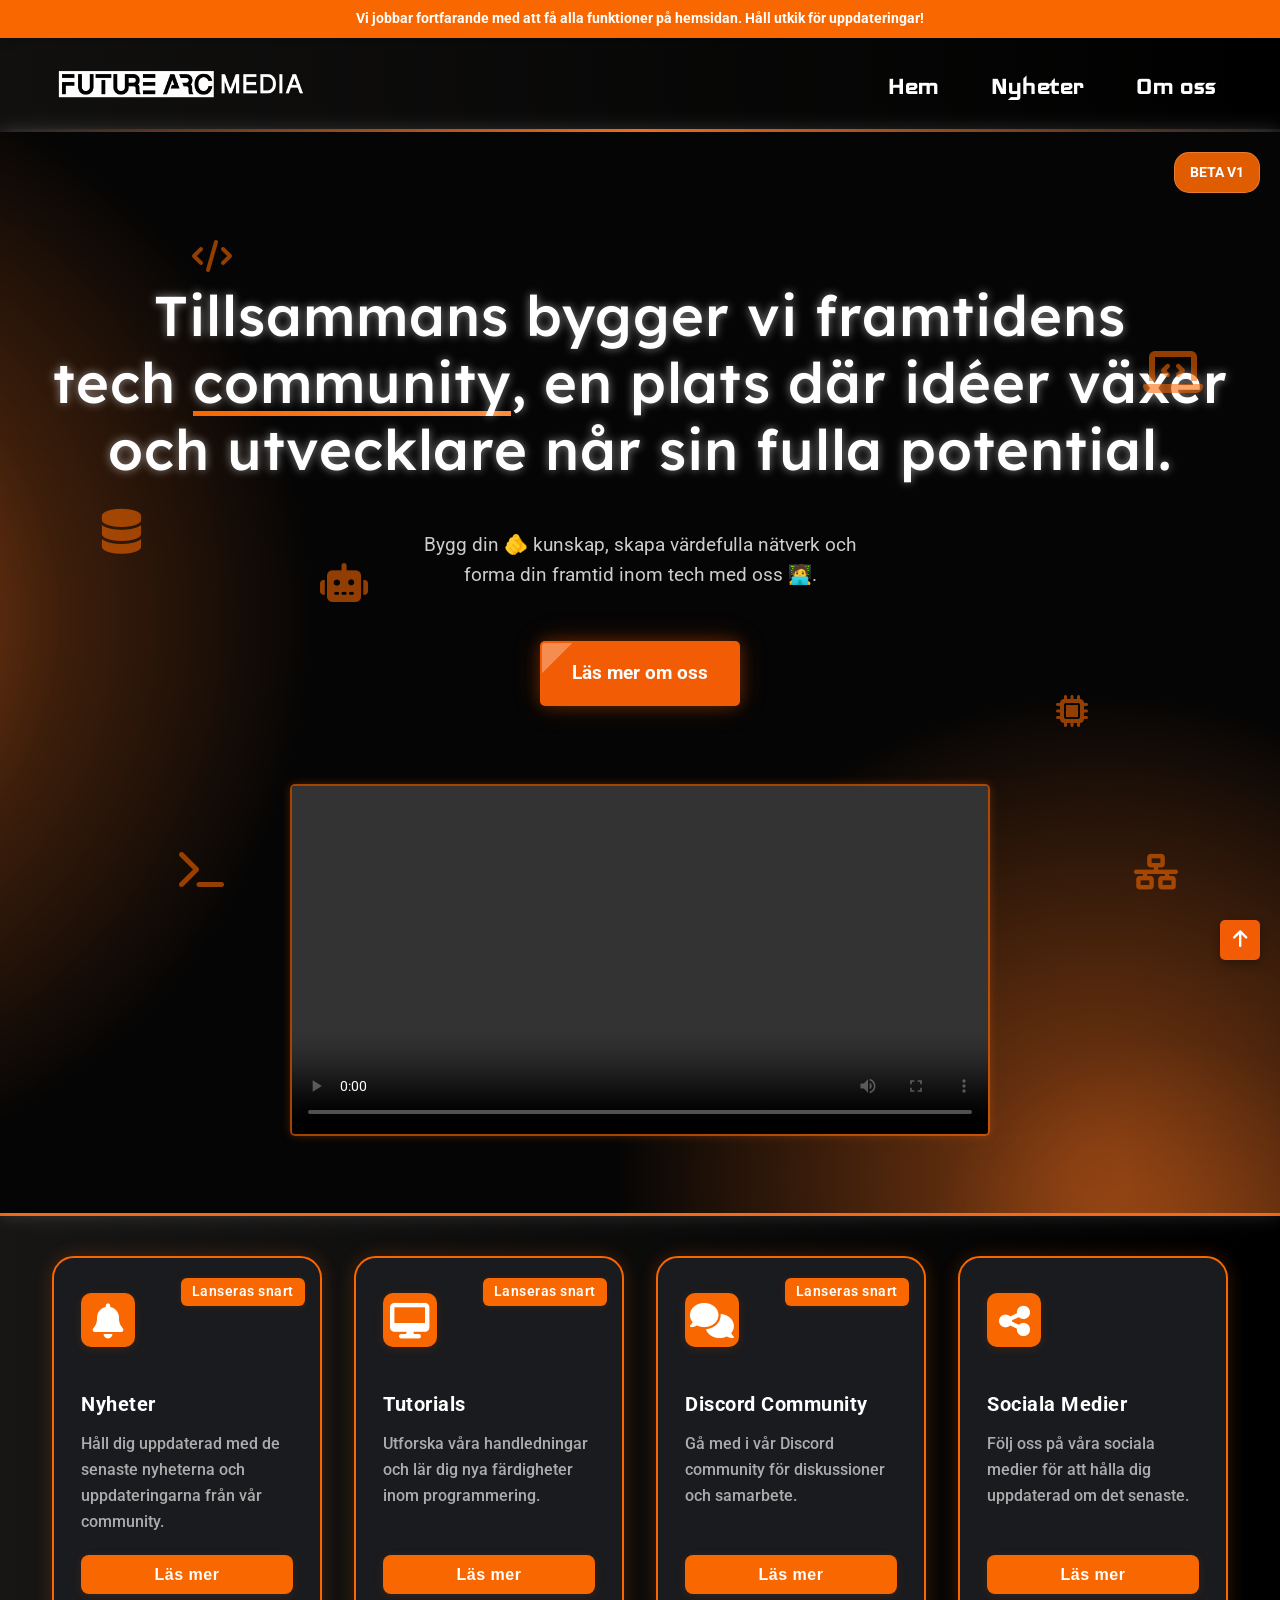
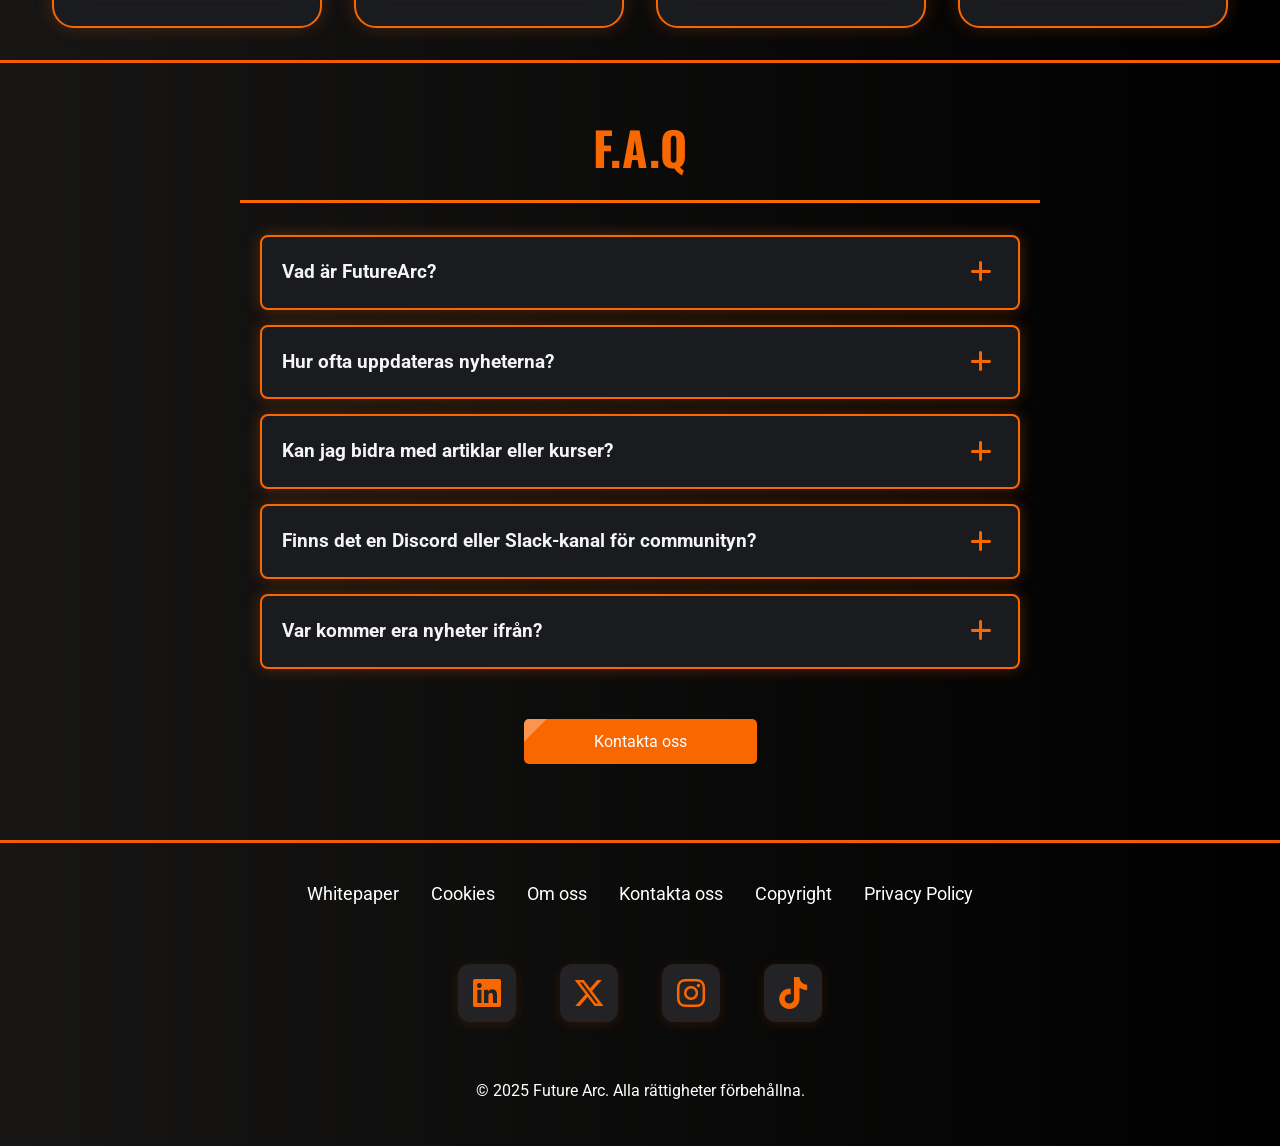
==== Futurearcsite.v3-main/index.html @ 06cec437 "changed banner icon and server.js" ====
<!DOCTYPE html>
<html lang="sv">
<head>
    <link rel="stylesheet" href="https://cdnjs.cloudflare.com/ajax/libs/font-awesome/6.5.1/css/all.min.css">
    <link rel="icon" type="Image/png" href="../assets/Images/favoicon.png" class="favicon">
    <meta charset="UTF-8">
    <meta name="viewport" content="width=device-width, initial-scale=1.0">
    <title>FutureArc main</title>
    <link rel="stylesheet" href="assets/css/style.css">
    <script src="assets/js/include.js"></script>
    <script src="assets/js/navbar.js"></script>
    <script src="assets/js/modal.js"></script>
    <script src="assets/js/faq.js"></script>
    <script src="assets/js/script.js"></script>
</head>
<body onload="includeHTML()">
    <div include-html="components/header.html"></div>
    <div class="section-divider-hero"></div>
    <div include-html="components/hero.html"></div>
    <div class="section-divider"></div>
    <div include-html="components/futures.html"></div>
    <div class="section-divider"></div>
    <div include-html="components/faq.html"></div>
    <div class="section-divider"></div>
    <button onclick="scrollToTop()" class="scroll-to-top">
        <i class="fas fa-arrow-up"></i>
        <span>Ta mig upp</span>
    </button>
    <div include-html="components/footer.html"></div>
    <script>
// JavaScript för att hantera visning och dölja knappen
window.onscroll = function() {
    var scrollPosition = document.documentElement.scrollTop || document.body.scrollTop;
    var windowHeight = window.innerHeight;
    var fullHeight = document.body.scrollHeight;
    
    var button = document.querySelector('.scroll-to-top');
    
    // Visa knappen endast när användaren är nära botten av sidan
    if (fullHeight - (scrollPosition + windowHeight) <= 1000) {
        button.style.bottom = '20px'; // Flyttar upp knappen så den är synlig
    } else {
        button.style.bottom = '-60px'; // Gömmer knappen
    }
};

function scrollToTop() {
    window.scrollTo({ top: 0, behavior: 'smooth' });
}
    </script>
    <!-- Js för att cta knappen ska scrolla till futures sectionen direkt -->
    <script src="assets/js/script.js"></script>
</body>
</html>
---- Futurearcsite.v3-main/assets/css/style.css ----
/* Först importera fonterna i början av filen */
@import url('https://fonts.googleapis.com/css2?family=Open+Sans:ital,wght@0,300..800;1,300..800&family=Oswald:wght@200..700&display=swap');
@import url('https://fonts.googleapis.com/css2?family=Ubuntu:ital,wght@0,300;0,400;0,500;0,700;1,300;1,400;1,500;1,700&display=swap');
@import url('https://fonts.googleapis.com/css2?family=Anton&display=swap');
@import url('https://fonts.googleapis.com/css2?family=Lexend:wght@100..900&display=swap');
@import url('https://fonts.googleapis.com/css2?family=Roboto:ital,wght@0,100..900;1,100..900&display=swap');

@import url('https://fonts.googleapis.com/css2?family=Iceland&family=Roboto:ital,wght@0,100..900;1,100..900&display=swap');





* {
    box-sizing: border-box;
}

/* General Styles */
body {
    font-family: Arial, sans-serif; /* Sätter fonten till Arial */
    line-height: 1.6; /* Radavstånd */
    margin: 0; /* Tar bort marginaler från kroppen */
    padding: 0; /* Tar bort padding */
    color: #000000; /* Textfärg: svart */
    background-color: #1b1b1b; /* Bakgrundsfärg: ljusgrå */
}

.container {
    width: 100%; /* Behåller 100% av bredden av skärmen */
    max-width: 1200px; /* Maxbredd på 1200px */
    margin: 0 auto; /* Centrerar innehållet */
    padding: 0 15px; /* Sidpadding */
}

/* Header Styles */
header {
    background: linear-gradient(90deg, #11100f, #000000); /* Mörk gradient */
    color: #fff; /* Vit text */
    padding: 20px 0; /* Vertikal padding för utrymme */
}

header .container {
    display: flex;
    align-items: center;
    justify-content: space-between;
    padding: 0 15px;
    position: relative;
}

.logo {
    width: 250px; /* Öka bredden på loggan */
    height: auto; /* Bibehåll proportionerna */
    margin-right: 20px; /* Mellanrum till nästa element */
    margin-bottom: -7px;
    transition: all 0.5s cubic-bezier(0.4, 0, 0.2, 1);
    
}

.logo:hover {
    transform: scale(1.1);/* Förstorar loggan vid hover */
    filter: brightness(0.5);
}

/* Mobil meny */
@media (max-width: 768px) {
    .logo {
        width: 200px; /* Minska bredden på loggan i telefonvy */
    }
}


nav ul {
    list-style: none; /* Tar bort punktlistan */
    padding: 0; /* Tar bort padding */
    margin: 5px 0 0; /* Justerar margin för listan */
}

nav ul li {
    display: inline; /* Gör listan horisontell */
    margin: 0 10px; /* Mellanrum mellan listobjekten */
}

nav ul li a {
    font-family: "Iceland", serif;
    color: #fff; /* Vit färg på länktext */
    text-decoration: none; /* Tar bort understrykning från länkar */
    font-weight: bolder; /* Fetter texten */
    font-size: 1.8rem;
    position: relative; /* Behållare för pseudo-element */
    display: inline-block; /* Gör att länken beter sig som en block för att underlätta animation */
    transition: opacity 0.3s ease; /* Animerar opaciteten */
}

nav ul li a::after {
    content: '';
    position: absolute;
    left: 0;
    bottom: -1px; /* Placera linjen under texten */
    width: 100%; /* Linjen sträcker sig över hela länken */
    height: 2px; /* Höjd på linjen */
    background-color: #f25c05; /* Färg på linjen */
    transform: scaleX(0); /* Börjar med att linjen är osynlig */
    transform-origin: left; /* Startar animationen från vänster */
    transition: transform 0.3s ease; /* Animerar linjen */
}

nav ul li a:hover::after {
    transform: scaleX(1); /* Linjen visas full bredd */
    transform-origin: left; /* Gör att linjen "slider ut" till höger */
}

nav ul li a:hover {
    color: #f86700;
}

/* När du hovrar över en länk, sänk opaciteten på de andra länkarna */
nav ul:hover li a {
    opacity: 0.3; /* Sänker opaciteten på alla länkar */
}

nav ul li a:hover {
    opacity: 1; /* Behåll full opacitet på den länk du hovrar över */
}


/* Specifik stil för nyhetsknappen */
@keyframes vibrate {
    0%, 100% { 
        transform: translate(0) rotate(0); 
        text-shadow: 0 0 10px rgba(242, 92, 5, 0.8);
    }
    10% { 
        transform: translate(-8px, 8px) rotate(-3deg); 
        text-shadow: 0 0 20px rgba(242, 92, 5, 0.9);
    }
    20% { 
        transform: translate(8px, -8px) rotate(3deg);
        text-shadow: 0 0 15px rgba(242, 92, 5, 1);
    }
    30% { 
        transform: translate(-8px, -8px) rotate(-3deg);
        text-shadow: 0 0 20px rgba(242, 92, 5, 0.9);
    }
    40% { 
        transform: translate(8px, 8px) rotate(3deg);
        text-shadow: 0 0 25px rgba(242, 92, 5, 1);
    }
    50% { 
        transform: translate(-8px, 0) rotate(-3deg);
        text-shadow: 0 0 30px rgba(242, 92, 5, 0.8);
    }
    60% { 
        transform: translate(8px, 0) rotate(3deg);
        text-shadow: 0 0 25px rgba(242, 92, 5, 1);
    }
    70% { 
        transform: translate(-8px, 8px) rotate(-3deg);
        text-shadow: 0 0 20px rgba(242, 92, 5, 0.9);
    }
    80% { 
        transform: translate(8px, -8px) rotate(3deg);
        text-shadow: 0 0 15px rgba(242, 92, 5, 1);
    }
    90% { 
        transform: translate(-4px, 4px) rotate(-1deg);
        text-shadow: 0 0 10px rgba(242, 92, 5, 0.8);
    }
}

nav ul li a[href="#"] {
    position: relative;
    display: inline-block;
    transition: all 0.3s ease;
    cursor: pointer;
}

nav ul li a[href="#"]:active {
    animation: vibrate 0.5s ease-in-out;
    color: #ff3e00;
    text-shadow: 0 0 15px #ff3e00;
    transform-origin: center;
}


/* Beta Tag som ska bort vid lanseringen av riktiga sida */
.beta-tag {
    position: absolute;
    top: 20px;
    right: 20px;
    background: rgba(248, 103, 0, 0.9);
    color: white;
    padding: 8px 15px;
    border-radius: 15px;
    font-size: 0.9rem;
    font-weight: bold;
    text-transform: uppercase;
    border: 1px solid rgba(255, 255, 255, 0.2);
    backdrop-filter: blur(5px);
}

/* Make it responsive */
@media (max-width: 768px) {
    .beta-tag {
        top: 10px;
        right: 10px;
        font-size: 0.8rem;
        padding: 6px 12px;
    }
}



/* Hero Section */

.hero {                 /* bakgrunden kan ändras med bara banner.png , vi får bestämma */
    background: url(../Images/banner.png) no-repeat center center/cover; /* Mörk bakgrund för kontrast */
    color: #ffffff; /* Vit text för läsbarhet */
    text-align: center; /* Centrerar all text */
    padding: 50px 20px; /* Justerar padding för bättre layout */
    box-shadow: 0 0 20px rgba(255, 255, 255, 0.2); /* Lägger till en mjuk vit glow-effekt */
    position: relative;
    overflow: hidden;
}

/* decor iconer för hero section */
.floating-icon {
    position: absolute;
    color: rgba(248, 103, 0, 0.58);
    animation: float 3s ease-in-out infinite;
    z-index: 1;
}

.icon-1 {
    top: 10%;
    left: 15%;
    font-size: 2rem;
    animation-delay: 0s;
}

.icon-2 {
    top: 20%;
    right: 6%;
    font-size: 3rem;
    animation-delay: 0s;
}

.icon-3 {
    bottom: 30%;
    left: 14%;
    font-size: 2.5rem;
    animation-delay:0s;
}

.icon-4 {
    bottom: 45%;
    right: 15%;
    font-size: 2rem;
    animation-delay: 0s;
}

.icon-5 {
    top: 35%;
    left: 8%;
    font-size: 2.8rem;
    animation-delay: 0s;
    animation: floatReverse 4s ease-in-out infinite;
}

.icon-6 {
    bottom: 30%;
    right: 8%;
    font-size: 2.2rem;
    animation-delay: 0s;
    animation: floatDiagonal 5s ease-in-out infinite;
}

.icon-7 {
    top: 40%;
    left: 25%;
    font-size: 2.4rem;
    animation-delay: 0s;
    animation: floatCircle 6s linear infinite;
}

@keyframes float {
    0%, 100% {
        transform: translateY(0) rotate(0deg);
        opacity: 0.2;
    }
    50% {
        transform: translateY(-20px) rotate(10deg);
        opacity: 0.4;
    }
}

@keyframes floatReverse {
    0%, 100% {
        transform: translateY(0) rotate(0deg);
        opacity: 0.2;
    }
    50% {
        transform: translateY(20px) rotate(-10deg);
        opacity: 0.4;
    }
}

@keyframes floatDiagonal {
    0%, 100% {
        transform: translate(0, 0) rotate(0deg);
        opacity: 0.2;
    }
    50% {
        transform: translate(-15px, -15px) rotate(15deg);
        opacity: 0.4;
    }
}

@keyframes floatCircle {
    0% {
        transform: rotate(0deg) translateX(10px) rotate(0deg);
        opacity: 0.2;
    }
    50% {
        opacity: 0.4;
    }
    100% {
        transform: rotate(360deg) translateX(10px) rotate(-360deg);
        opacity: 0.2;
    }
}


.hero h2 {
    text-transform: none;
    font-family: "Lexend", serif; 
    font-size: 3.5rem; /* Ökar storleken på rubriken */
    color: #ffffff; /* Vit text för hög kontrast mot mörk bakgrund */
    text-shadow: 0 0 10px rgba(255, 255, 255, 0.5); /* Lägger till vit glow-effekt */
    font-weight: 500; /* Gör texten fetare */
    line-height: 1.2; /* Justerar radavståndet för bättre läsbarhet */
    margin-top: 100px;
}

.hero h2 .highlight {
    position: relative;
    display: inline-block;
}

.hero h2 .highlight::after {
    content: '';
    position: absolute;
    left: 0;
    bottom: 0;
    width: 100%;
    height: 5px;
    background: linear-gradient(to right, #f86700, #fd8b39);
    border-radius: 0;
}

.hero h2 .highlight .y-letter {
    position: relative;
    z-index: 1; 
}

.hero p {
    font-size: 1.2rem; /* Justerar textstorleken för paragrafer */
    color: #cccccc; /* Ljusare grå färg för paragrafer för att skilja från rubriken */
    margin-bottom: 30px; /* Ökar utrymmet under paragrafer */
}

.hero .cta {
    background-color: #f25c05; /* Orange bakgrund */
    color: #ffffff; /* Vit text */
    padding: 15px 30px; /* Ökar padding för att göra knappen större */
    font-size: 1.2rem; /* Ökar fontstorleken */
    border-radius: 5px; /* Rundade hörn */
    text-decoration: none; /* Tar bort understrykning */
    font-weight: bold; /* Fetstil */
    transition: all 0.3s ease; /* Animation för alla effekter */
    margin-bottom: 50px;
    box-shadow: 0 0 15px rgba(242, 92, 5, 0.3),
                0 0 30px rgba(242, 92, 5, 0.2);
    border: 2px solid transparent;
    position: relative;
    overflow: hidden;
}

.hero .cta:hover {
    background-color: transparent; /* Transparent bakgrund vid hover */
    border-radius: 5px; /* Rundade hörn */
    border: 2px solid #f25c05; /* Orange border vid hover */
    color: #f25c05; /* Orange text vid hover */
    transform: translateY(-3px); /* Lätt uppåtrörelse */
    box-shadow: 0 0 20px rgba(242, 92, 5, 0.5),
                0 0 40px rgba(242, 92, 5, 0.3),
                0 0 60px rgba(242, 92, 5, 0.2);
}

.hero .cta:active {
    transform: translateY(0); /* Återgår när knappen trycks ner */
}

.hero .intro-cta {
    background-color: #f25c05; /* Orange bakgrund */
    color: #ffffff; /* Vit text */
    padding: 10px 20px; /* Ökar padding för att göra knappen större */
    font-size: 1.2rem; /* Ökar fontstorleken */
    border-radius: 5px; /* Rundade hörn */
    text-decoration: none; /* Tar bort understrykning */
    font-weight: bold; /* Fetstil */
    transition: background-color 0.3s ease; /* Animation för hover-effekt */
}

.hero .intro-cta:hover {
    background-color: #e24e1b; /* Mörkare orange vid hover */
    transform: scale(1.1); /* Lätt förstoringseffekt */
}

/* Video styling */
.hero .intro-video {
    position: relative;
    width: 100%;
    max-width: 700px;
    margin: 20px auto;
    border-radius: 5px;
    z-index: 10;
}

.hero .intro-video video {
    position: relative;
    width: 100%;
    height: auto;
    border-radius: 5px;
    border: 2px solid rgba(248, 103, 0, 0.6);
    animation: videoGlow 3s ease-in-out infinite;
    filter: drop-shadow(0 0 5px rgba(248, 103, 0, 0.3));
}

@keyframes videoGlow {
    0%, 100% {
        box-shadow: 
            0 0 10px rgba(248, 103, 0, 0.3),
            0 0 15px rgba(248, 103, 0, 0.2),
            0 0 20px rgba(248, 103, 0, 0.1);
        border-color: rgba(248, 103, 0, 0.6);
    }
    50% {
        box-shadow: 
            0 0 20px rgba(255, 69, 0, 0.4),
            0 0 42px rgba(255, 69, 0, 0.3),
            0 0 52px rgba(255, 69, 0, 0.2);
        border-color: rgba(255, 69, 0, 0.7);
    }
}

/* Responsivitet */
@media (max-width: 768px) {
    .hero h2, .hero .intro-text h2 {
        font-size: 2rem; /* Mindre rubrikstorlek på små skärmar */
    }

    .hero p {
        font-size: 1rem; /* Mindre textstorlek på små skärmar */
    }

    .hero .cta, .hero .intro-cta {
        padding: 8px 20px; /* Mindre padding på små skärmar */
    }
}

/* Call-to-Action Button */
.cta {
    display: inline-block; /* Inline-block för att styra storleken */
    background-color: #f25c05; /* Orange bakgrund */
    color: #fff; /* Vit text */
    padding: 10px 20px; /* Padding runt texten */
    text-decoration: none; /* Ingen understrykning */
    font-weight: 900;
    font-size: 1rem; /* Standard textstorlek */
    margin-top: 20px; /* Utrymme ovanför */
    border-radius: 5px; /* Rundade hörn */
    position: relative;
    overflow: hidden;
    z-index: 1;
    transition: background-color 0.3s ease;
}

.cta::before {
    content: "";
    position: absolute;
    top: 0;
    left: -100%;
    width: 100%;
    height: 100%;
    background: rgba(255, 255, 255, 0.3);
    z-index: 0;
    transform: skewX(-45deg);
    transition: left 0.5s ease;
}

.cta:hover::before {
    left: 100%;
}

.cta:hover {
    background-color: #9c4a1a; /* Mörkare orange vid hover */
}       



@media (max-width: 768px) {
    .intro-container {
        flex-direction: column;
    }

    .intro-text, .intro-video {
        width: 100%;
    }
}

.intro-cta {
    display: inline-block;
    padding: 12px 25px;
    background-color: #f86700;
    color: white;
    text-decoration: none;
    border-radius: 8px;
    font-weight: bold;
    margin-top: 20px;
    transition: all 0.3s ease;
    border: 2px solid transparent;
}

.intro-cta:hover {
    background-color: transparent;
    border: 2px solid #f86700;
    color: #f86700;
    transform: translateY(-2px);
    box-shadow: 0 5px 15px rgba(248, 103, 0, 0.4);
}

.intro-cta:active {
    transform: translateY(0);
}




/* Senaste nyheter / News Section */
.news {
    padding: 40px 20px; /* Padding för utrymme */
    background: linear-gradient(90deg, #171615, #000000); /* Mörk bakgrund */
    text-align: center; /* Centrerad text */
}

.news h2 {
    color: #f86700;
    font-size: 2.5rem;
    font-weight: 700;
    text-transform: uppercase;
    margin-top: 1rem;  
    margin-bottom: 4rem;
}

.articles {
    display: flex;
    justify-content: space-around;
    flex-wrap: wrap;
    gap: 20px;
    margin-top: -2rem;  /* Negativt margin för att flytta artiklarna uppåt */
}

.articles article {
    background-color: #1a1a1a;
    border: 1px solid #f86700;
    padding: 20px;
    border-radius: 10px;
    box-shadow: 0 0 15px rgba(248, 103, 0, 0.3);
    width: 300px;
    text-align: left;
    transition: all 0.3s ease;
}


.articles article:hover {
    border-color: #f86700; /* Orange border vid hover */
    box-shadow: 0 0 35px rgba(248, 103, 0, 0.5); /* Glödande orange effekt */
    transform: scale(1.05); /* Ta bort scale effekten */
}

.articles article h3 {
    margin: 0 0 10px; /* Avstånd ovanför rubriken */
    font-size: 1.5rem; /* Större rubriktext */
    color: #fff;
}

.articles article p {
    color: #fff;
    font-size: 1rem; /* Normal textstorlek */
    margin-bottom: 10px; /* Mellanrum under texten */
}

.read-more {
    color: #fff; /* Orange textfärg för "läs mer" */
    text-decoration: none; /* Ingen understrykning */
    font-weight: bold; /* Fet stil */
}

.read-more:hover {
    color: #ff8741; /* Understrykning vid hover */
    transform: scale(1.05);
}



/* Social Icons */
.social-icons a {
    font-size: 20px; /* Större ikoner */
    margin: 0 10px; /* Mellanrum mellan ikoner */
    text-decoration: none; /* Ingen understrykning */
    transition: color 0.3s; /* Smidig färgövergång vid hover */
}

.social-icons a:hover {
    color: #f25c05; /* Guld färg vid hover */
}

/* Responsiv Design */
@media (max-width: 768px) {
    .container {
        width: 100%;
        padding: 10px;
    }

    .hero {
        padding: 50px 10px;
    }

    .articles {
        flex-direction: column; /* Staplar artiklarna på varandra */
        align-items: center;
    }

    .articles article {
        width: 90%; /* Gör artiklarna bredare för små skärmar */
    }

    nav ul li {
        display: block; /* Gör att länkar staplas */
        margin: 10px 0;
        text-align: center;
    }
}

/*det är för medeleandet som kommer upp på sidan*/

.bottom-header {
    position: relative; /* Börja med relative position */
    width: 100%;
    background: #f86700;
    z-index: 1001;
    transition: all 0.5s ease;
    box-shadow: 0 2px 10px rgba(0, 0, 0, 0.2);
}

.bottom-header.sticky {
    position: fixed; /* Blir fixed när den får sticky-klassen */
    top: 0;
    left: 0;
}

.bottom-header.hide {
    transform: translateY(-100%);
    opacity: 0;
}

.medelande {
    text-align: center;
    padding: 10px 15px;
    width: 100%;
    box-sizing: border-box;
}

.medelande h6 {
    margin: 0;
    color: white;
    font-size: 0.85rem;
    line-height: 1.3;
    white-space: normal;
    word-wrap: break-word;
}







/*Modal*/
.modal {
    display: none;  /* Detta är det enda vi behöver lägga till/ändra */
}

.modal {
    display: none;
    position: fixed;
    top: 0;
    left: 0;
    width: 100%;
    height: 100%;
    background-color: rgba(0,0,0,0.8);
    z-index: 1000;
    overflow-y: auto;  /* Gör modalen scrollbar */
    display: flex;     /* Använd flex för centrering */
    align-items: center;  /* Vertikal centrering */
    justify-content: center;  /* Horisontell centrering */
}

.modal-content {
    position: relative;
    background: linear-gradient(145deg, #1a1a1a, #2a2a2a);
    padding: 2rem;
    width: 80%;
    max-width: 800px;
    border-radius: 16px;
    color: #fff;
    box-shadow: 0 0 20px rgba(0, 0, 0, 0.5);
    margin: 2rem auto;  /* Lägg till margin top och bottom */
    max-height: 85vh;   /* Maxhöjd på 85% av viewport height */
    overflow-y: auto;   /* Gör innehållet scrollbart */
    animation: modalFadeIn 0.4s ease-out;
}
/*Animation för modalen*/
@keyframes modalFadeIn {
    from {
        opacity: 0;
        transform: translateY(-20px);
    }
    to {
        opacity: 1;
        transform: translateY(0);
    }
}


/* Snygga till scrollbaren */
.modal-content::-webkit-scrollbar {
    width: 8px;
}

.modal-content::-webkit-scrollbar-track {
    background: #1a1a1a;
    border-radius: 4px;
}

.modal-content::-webkit-scrollbar-thumb {
    background: #f86700;
    border-radius: 4px;
}

.modal-content::-webkit-scrollbar-thumb:hover {
    background: #e55d00;
}

.close-button {
    color: #f86700;
    float: right;
    font-size: 28px;
    font-weight: bold;
    cursor: pointer;
    transition: color 0.3s ease;
}

.close-button:hover {
    color: #ff8533;
}

.modal-content img {
    width: 100%;
    max-height: 400px;
    object-fit: cover;
    border-radius: 8px;
    margin: 1rem 0;
}

.learn-more {
    display: inline-block;
    padding: 0.5rem 1rem;
    margin-top: 1rem;
    background-color: #f86700;
    font-weight: bolder;
    font-size: 1rem;
    color: white;
    border: none;
    border-radius: 8px;
    cursor: pointer;
    transition: background-color 0.3s ease;
}

.learn-more:hover {
    background-color: #e55d00;
}

.modal-content h2 {
    font-family: 'Oswald', sans-serif;  /* Primär font */
    color: #f86700;
    font-size: 2.5rem;
    font-weight: 700;  /* Justerat för Oswald */
    margin-bottom: 1.5rem;
    text-transform: uppercase;
    letter-spacing: 1px;
    border-bottom: 3px solid #f86700;
    padding-bottom: 10px;
    display: inline-block;
}

/* För övrig text i modalen kan du använda Open Sans */
.modal-content p {
    font-family: 'Open Sans', sans-serif;
    font-weight: 400;  /* Regular weight för brödtext */
}

/* Om du vill ha en understrykning eller border under rubriken */
.modal-content h2 {
    border-bottom: 3px solid #f86700;
    padding-bottom: 10px;
    display: inline-block;
}

/* Responsiv Design */
@media (max-width: 768px) {
    .news-container {
        flex-direction: column; /* Staplar news-main och news-sidebar vertikalt */
    }

    .news-main {
        margin-right: 0; /* Tar bort marginalen till höger */
    }

    .news-sidebar {
        margin-top: 20px; /* Mellanrum ovanför sidopanelen */
    }

    nav ul li {
        display: block; /* Gör att länkar staplas */
        margin: 10px 0;
        text-align: center;
    }
}

/* För sektionsrubriker (som "Senaste Nyheterna") */
.news h2, section h2 {
    font-family: 'Oswald', sans-serif;
    color: #f86700;
    font-size: 2.5rem;
    font-weight: 700;
    text-transform: uppercase;
    letter-spacing: 1px;
}


/*Footer*/
.footer .social-icons {
    display: flex;
    justify-content: center;
    gap: 2rem;
    margin: 2rem 0;
}

.footer .social-link {
    display: flex;
    align-items: center;
    justify-content: center;
    width: 60px; /* Justera bredden */
    height: 60px; /* Justera höjden */
    background-color: #1a1b1e;
    border-radius: 12px;
    transition: all 0.4s cubic-bezier(0.175, 0.885, 0.32, 1.275);
    text-decoration: none;
    transform: translateY(0);
}

.footer .social-link i {
    color: #f86700;
    font-size: 34px; /* Justera ikonens storlek */
    transition: all 0.4s cubic-bezier(0.175, 0.885, 0.32, 1.275);
}

.footer .social-link:hover {
    transform: translateY(-8px);
    background-color: #f86700;
    box-shadow: 0 5px 15px rgba(248, 103, 0, 0.4);
}

.footer .social-link:hover i {
    color: white;
    transform: scale(1.1);
}

.footer-content {
    padding: 2rem;
    display: flex;
    flex-direction: column;
    align-items: center;
    gap: 2rem;
}

.footer-links {
    display: flex;
    gap: 2rem;
    flex-wrap: wrap;
    justify-content: center;
}

.footer-links a {
    color: #fff;
    text-decoration: none;
    font-size: 1.1rem;
    transition: color 0.3s ease;
    position: relative;
}

.footer-links a:hover {
    color: #f86700;
}

.footer-links a::after {
    content: '';
    position: absolute;
    width: 0;
    height: 2px;
    bottom: -4px;
    left: 0;
    background-color: #f86700;
    transition: width 0.3s ease;
}

.footer-links a:hover::after {
    width: 100%;
}

footer {
    background: linear-gradient(90deg, #171615, #000000); /* Mörk bakgrund */
    color: #fff; /* Vit text */
    text-align: center; /* Centrerad text */
    padding: 5px 0; /* Padding för utrymme */
    margin-top: 0; /* Utrymme ovanför footer */
}

footer p {
    margin: 5px 0; /* Små marginaler för text */
}

footer a {
    color: #f25c05; /* Orange länkar */
    text-decoration: none; /* Ingen understrykning */
}

.social-icons {
    display: flex;
    justify-content: center;
    margin-top: 10px;
}




/*FAQ fliken för att visa FAQ*/
.faq-section {
    padding: 8px 0;  /* Ta bort sidopadding */
    width: 100%;      /* Full bredd */
    background: linear-gradient(90deg, #171615, #000000); /* Bakgrundsfärg som täcker hela bredden */
}

.faq-container {
    max-width: 800px;  /* Begränsa bredden på innehållet */
    margin: 30px auto; /* Centrera innehållet */
    padding: 0 20px;   /* Lägg till padding på sidorna av innehållet */
}

.faq-section-title {
    color: #f86700;
    font-size: 2.9rem;
    font-weight: 700;
    text-transform: uppercase;
    text-align: center;
    width: 100%;
    display: block;
    margin-bottom: 1rem;  /* Lägg till margin under titeln */
}

.faq-divider {
    max-width: 800px;
    margin: 0 auto;
    height: 3px;
    background-color: #f86700;
    margin-bottom: 2rem;  /* Öka margin under divider */
}

.faq-item {
    background: #1a1b1e;
    border-radius: 8px;
    margin-bottom: 15px;
    padding: 20px;
    border: 2px solid #f86700;
    box-shadow: 0 0 15px rgba(248, 103, 0, 0.3);
    transition: all 0.3s ease;
}

.faq-item:hover {
    box-shadow: 0 0 20px rgba(248, 103, 0, 0.5);
    border-color: #ff8533;
}

.faq-question {
    display: flex;
    justify-content: space-between;
    align-items: center;
    cursor: pointer;
}

.faq-question h3 {
    color: #f4f4f4;
    margin: 0;
    font-size: 1.2rem;
}

.faq-toggle {
    background: none;
    border: none;
    color: #f86700;
    font-size: 1.5rem;
    cursor: pointer;
    transition: transform 0.3s ease; /* Smooth rotation för plus-ikonen */
}

.faq-answer {
    max-height: 0;
    opacity: 0;
    overflow: hidden;
    transition: all 0.5s cubic-bezier(0.4, 0, 0.2, 1); /* Smidigare övergång */
    padding: 0 15px;
}

.faq-answer p {
    color: #f4f4f4;
    margin-top: 15px;
    line-height: 1.6;
}

.faq-item.active .faq-toggle {
    transform: rotate(45deg); /* Rotera plus till kryss */
}

.faq-item.active .faq-answer {
    max-height: 300px; /* Tillräckligt högt för innehållet */
    opacity: 1;
    padding: 15px;
}

/* Stil för kontaktknappen */
.contact-button-container {
    text-align: center;
    margin-top: 20px;
}

.contact-button {
    display: inline-block;
    padding: 10px 70px;
    background-color: #f86700;
    color: #fff;
    text-decoration: none;
    border-radius: 5px;
    transition: background-color 0.3s ease, transform 0.3s ease, box-shadow 0.3s ease;
    margin-bottom: 30px;
    margin-top: 30px;
    position: relative;
    overflow: hidden;
}

.contact-button::before {
    content: "";
    position: absolute;
    top: 0;
    left: -100%;
    width: 100%;
    height: 100%;
    background: rgba(255, 255, 255, 0.3);
    z-index: 0;
    transform: skewX(-45deg);
    transition: left 0.5s ease;
}

.contact-button:hover::before {
    left: 100%;
}

.contact-button:hover {
    background-color: #9c4a1a; /* Mörkare orange vid hover */
    transform: translateY(-3px);
    box-shadow: 0 5px 15px rgba(242, 92, 5, 0.5),
                0 10px 30px rgba(242, 92, 5, 0.3),
                0 15px 45px rgba(242, 92, 5, 0.2);
}

/*Modal knappar */
.learn-more {
    display: inline-block;
    padding: 10px 20px;
    background-color: #f86700;
    color: white;
    text-decoration: none;
    border-radius: 5px;
    transition: all 0.3s ease;
    border: none;
    cursor: pointer;
}

.learn-more:hover {
    background-color: #ff8533; /* Ljusare orange */
    transform: translateY(-2px); /* Liten uppåtrörelse */
    box-shadow: 0 5px 15px rgba(248, 103, 0, 0.4); /* Orange skugga */
}

.learn-more:active {
    transform: translateY(0); /* Återgår när man klickar */
}

.section-divider {
    width: 100%;
    height: 3px;
    background: #f25c05;
    margin: 0;
    padding: 0;
    border: none;
    box-sizing: border-box; /* Säkerställer att bredden inkluderar padding och border */
    overflow-x: hidden; /* Förhindrar horisontell scrollning */
}

/* Alternativt kan du använda denna stil för en mer solid look 
linear-gradient(90deg, transparent, #f86700, transparent);*/


/* Hamburger menu och navigation */
.nav-container {
    position: relative;
    display: flex;
    justify-content: flex-end;
    z-index: 9999;
}

.hamburger {
    display: none;
    background: none;
    border: 2px solid #f86700;
    border-radius: 8px;
    padding: 8px;
    cursor: pointer;
    z-index: 10000;
}

.hamburger-line {
    display: block;
    width: 25px;
    height: 3px;
    margin: 5px 0;
    background-color: #f86700;
    transition: 0.3s ease;
}

.nav-links {
    display: flex;
    gap: 2rem;
}

/* Mobil meny */
@media (max-width: 768px) {
    header .container {
        padding-right: 60px;
    }
    
    .hamburger {
        display: block;
        position: absolute;
        right: -15px;
        top: 50%;
        transform: translateY(-50%);
    }

    .nav-links {
        position: fixed;
        top: 0;
        right: -100%;
        width: 100%; /* Ändra till full bredd */
        height: 100vh; /* Ändra till full höjd */
        background: rgba(58, 57, 56, 0.8); /* Semi-transparent bakgrund */
        backdrop-filter: blur(10px); /* Lägg till blur-effekt */
        -webkit-backdrop-filter: blur(10px); /* För Safari-stöd */
        flex-direction: column;
        padding-top: 80px; /* Öka padding-top för bättre spacing */
        transition: 0.3s ease;
        z-index: 9998;
    }

    .nav-links.active {
        right: 0;
    }

    .nav-links li {
        margin: 20px 0; /* Öka margin för bättre spacing */
        text-align: center;
        position: relative;
    }

    .nav-overlay.active {
        backdrop-filter: blur(5px);
        -webkit-backdrop-filter: blur(5px);
        background: rgba(0, 0, 0, 0.7);
    }

    /* Hamburger animation när den är aktiv */
    .hamburger.active .hamburger-line:nth-child(1) {
        transform: rotate(45deg) translate(5px, 5px);
    }

    .hamburger.active .hamburger-line:nth-child(2) {
        opacity: 0;
    }

    .hamburger.active .hamburger-line:nth-child(3) {
        transform: rotate(-45deg) translate(7px, -6px);
    }

    .nav-links a {
        font-size: 1.5rem;
        padding: 8px;
        display: block;
        transition: all 0.3s ease;
    }

    .nav-links a:hover {
        color: #f86700;
        transform: translateY(10px);
        text-decoration: none;
        background: linear-gradient(90deg, transparent, rgba(248, 103, 0, 0.1));
    }
}

/* Overlay */
.nav-overlay {
    display: none;
    position: fixed;
    top: 0;
    left: 0;
    width: 100%;
    height: 100vh;
    background: rgba(0, 0, 0, 0.5);
    z-index: 9997;
    opacity: 0;
    transition: opacity 0.6s ease;
    
}

.nav-overlay.active {
    display: block;
    opacity: 1;
    position: fixed;
    top: 0;
    left: 0;
    right: 0;
    bottom: 0;
}



/* Specific styles for about page */
.about-container {
    display: flex;
    flex-direction: column;
    width: 100%;
    max-width: 1400px;
    margin: 0 auto;
    padding: 40px 20px;
    overflow-x: hidden;
}

.about-text {
    display: flex;
    flex-direction: column;
    gap: 4rem;
    max-width: 1200px;
    margin: 0 auto;
}

.text-section-first {
    display: flex;
    align-items: center;
    gap: 2rem;
    width: 100%;
    margin-bottom: 4rem;
}

.text-section {
    margin-top: -4rem;
    display: flex;
    align-items: center;
    gap: 2rem;
    width: 100%;
    margin-bottom: 4rem;
}


/* Varannan sektion - omvänd ordning */
.text-section:nth-child(even) {
    flex-direction: flex-end;
}
.text-section full-width {
    width: 100%;
}

.text-content {
    flex: 1;
    padding: 2rem;
    background: rgba(0, 0, 0, 0.5);
    border-radius: 8px;
    border: 1px solid rgba(248, 103, 0, 0.2);
    max-width: 800px;
    transition: all 0.4s cubic-bezier(0.175, 0.885, 0.32, 1.275);
    position: relative;
    z-index: 1;
}

.text-content:hover {
    transform: translateY(-10px) scale(1.1);
    background: rgba(0, 0, 0, 0.7);
    border-color: #f86700;
    box-shadow: 
        0 10px 20px rgba(248, 103, 0, 0.2),
        0 6px 6px rgba(248, 103, 0, 0.1);
}

.text-content::after {
    content: '';
    position: absolute;
    top: 0;
    left: 0;
    width: 100%;
    height: 100%;
    background: linear-gradient(
        45deg,
        rgba(248, 103, 0, 0.1),
        rgba(248, 103, 0, 0)
    );
    border-radius: 8px;
    opacity: 0;
    transition: opacity 0.3s ease;
    z-index: -1;
}

.text-content:hover::after {
    opacity: 1;
}

.aboutus-vision {
    flex: 0 0 400px;
    overflow: hidden;  /* This will hide the overflowing parts of the image */
    border-radius: 8px;
}

.aboutus-vision img {
    width: 100%;
    height: 300px;
    object-fit: cover;
    border-radius: 8px;
    transform: scale(1.5);
}


/* Mobilanpassning */
@media (max-width: 968px) {
    .text-section {
        flex-direction: column;
        align-items: center;
    }

    .text-section:nth-child(even) {
        flex-direction: column;
    }

    .text-content {
        max-width: 100%;
        margin: 0; /* Ta bort eventuella marginaler */
    }

    .aboutus-vision {
        display: none; /* Dölj bilderna helt i mobilvy */
    }

    /* Justera spacing för bättre mobilvy */
    .text-section {
        margin-top: -2rem; /* Justera mellanrum mellan sektioner */
        margin-bottom: 2rem;
        gap: 1rem;
    }

    .roadmap-about {
        display: none; /* Dölj roadmap i mobilvy */
    }
}

.about-container h1 {
    color: #f86700;
    font-size: 2.9rem;
    margin-bottom: 4rem;
    text-align: center;
    width: 100%;
    display: block;
    position: relative;
    padding-bottom: 1rem; /* Utrymme för understreck */
}

/* Lägg till en understrykning under rubriken */
.about-container h1::after {
    content: '';
    position: absolute;
    bottom: 0;
    left: 50%;
    transform: translateX(-50%);
    width: 100px; /* Bredden på understrykningen */
    height: 3px;
    background-color: #f86700;
    border-radius: 2px;
}

.about-text h2 {
    color: #f86700;
    font-size: 2rem;
    margin: 1.5rem 0;
}

.about-text h3 {
    color: #f86700;
    font-size: 1.5rem;
    margin: 1.5rem 0;
}

.about-text h4 {
    color: #f86700;
    font-size: 1.2rem;
    margin: 1.2rem 0;
}

.vision-conclusion {
    margin-top: 2rem;
    font-style: italic;
    border-left: 3px solid #f86700;
    padding-left: 1rem;
}



.about-text h1 {
    color: #f86700;
    font-size: 2.5rem;
    margin-bottom: 20px;
}

.about-text p {
    color: #f4f4f4;
    font-size: 1rem;
    line-height: 1.6;
    margin-bottom: 15px;
}



@media (max-width: 1200px) {
    .aboutus-vision {
        flex: 0 0 400px; /* Mindre bredd på större skärmar */
    }
}

@media (max-width: 968px) {
    .about-container {
        flex-direction: column;
    }
    
    .about-text {
        margin-right: 0;
        margin-bottom: 30px;
    }
    
    .aboutus-vision {
        flex: none;
        width: 100%;
        max-width: 500px;
        margin: 0 auto;
    }
}





.section-divider-about {
    border: 0;
    height: 2px;
    background-image: linear-gradient(to right, transparent, #f86700, transparent);
    margin: 40px 0; /* Ger utrymme ovanför och nedanför linjen */
}






/* Detta kan man tabort senare när vi har alla dessa futures på plats dvs. discord, tutorials, nyheter */
.future-box {
    position: relative; /* Lägger till relativ positionering så att absolut positionerade barn kan positioneras korrekt */
    /* Övriga stilar behålls */
}

.coming-soon {
    position: absolute;
    top: 20px;
    right: 15px;
    background-color: red;
    color: white;
    padding: 10px 15px;
    font-weight: bolder;
    border-radius: 5px;
    font-size: 0.9rem;
    transition: all 0.3s ease; /* Smidig övergång för alla egenskaper */
}

.coming-soon:hover {
    animation: vibrate 0.5s linear infinite;
}



.future-box:hover .coming-soon {
    animation: glowColorChange 1s ease-in-out infinite alternate;
}

@keyframes glowColorChange {
    0% {
        background-color: #f86700; /* Ursprunglig orange färg */
        box-shadow: 0 0 5px #f86700; /* Lägger till en svag glöd runt etiketten */
    }
    50% {
        background-color: #ff4500; /* Mellanfärg, ljusare röd */
        box-shadow: 0 0 10px #ff4500; /* Starkare glöd */
    }
    100% {
        background-color: #ff0000; /* Röd färg */
        box-shadow: 0 0 15px #ff0000; /* Starkaste glöden */
    }
}


.roadmap-section {
    width: 100%;
    overflow: hidden;
    margin: 0;
    padding: 0;
    display: flex;
    justify-content: center; /* Centrera innehållet horisontellt */
}

.roadmap-section gif {
    width: 100%;
    height: auto;
    object-fit: cover;
    display: block;
    margin: 0;
    padding: 0;
    transform: translateX(20px); /* Justera detta värde för att flytta bilden åt höger */
}

/* Media Queries för olika skärmstorlekar */
@media (max-width: 768px) {
    .roadmap-section img {
        width: 100%; /* Fullbredd på mindre skärmar */
        height: auto; /* Automatisk höjd för att behålla proportioner */
        max-width: 100%; /* Säkerställer att bilden inte blir större än skärmen */
    }
}



/* detta är för timeline bilden som är i about.html */
.roadmap-about img {
    width: 100vw; /* Sätter bilden till att vara lika bred som viewporten */
    height: auto; /* Behåller bildens proportioner */
    object-fit: fill; /* Ser till att bilden täcker tillgängligt utrymme utan att klippas */
    display: block; /* Tar bort eventuellt extra utrymme under bilden */
    margin: 0; /* Tar bort marginal */
    padding: 0; /* Tar bort padding */
}

.roadmap-about {
    width: 100%;
    margin: 0;
    padding: 0;
    overflow-x: hidden; /* Förhindrar horisontell scrollning */
}

.roadmap-about img {
    width: 100%;
    max-width: 100%;
    height: auto;
    display: block;
    margin: 0;
}

.section-divider {
    width: 100%;
    height: 3px;
    background: #f25c05;
    margin: 0;
    padding: 0;
    border: none;
    display: block;
    box-sizing: border-box;
}

.section-divider-hero {
    width: 100%;
    height: 3px;
    background: linear-gradient(to right, transparent, #f25c05, transparent);
    margin: 0;
    padding: 0;
}



/* Popup meddelande styling */
.news-popup {
    display: none;
    position: fixed;
    top: 50%;
    left: 50%;
    transform: translate(-50%, -50%);
    background: rgba(0, 0, 0, 0.95);
    padding: 25px 50px;
    border-radius: 15px;
    border: 3px solid #f25c05;
    z-index: 10000;
    text-align: center;
    animation: popupFadeIn 0.5s ease-out;
    box-shadow: 0 0 30px rgba(242, 92, 5, 0.6),
                inset 0 0 20px rgba(242, 92, 5, 0.3);
    backdrop-filter: blur(5px);
    opacity: 0;
    transition: opacity 0.5s ease-in-out;
}

.news-popup.show {
    display: block;
    opacity: 1;
}

.news-popup p {
    color: white;
    font-size: 2rem;
    margin: 0;
    font-family: "Iceland", serif;
    text-shadow: 0 0 10px rgba(242, 92, 5, 0.8);
    animation: textGlow 3s ease-in-out infinite alternate;
}

@keyframes popupFadeIn {
    from {
        opacity: 0;
        transform: translate(-50%, -60%);
    }
    to {
        opacity: 1;
        transform: translate(-50%, -50%);
    }
}

@keyframes textGlow {
    0% {
        text-shadow: 0 0 10px rgba(242, 92, 5, 0.8);
    }
    50% {
        text-shadow: 0 0 20px rgba(242, 92, 5, 1),
                     0 0 30px rgba(242, 92, 5, 0.8),
                     0 0 40px rgba(242, 92, 5, 0.6);
    }
    100% {
        text-shadow: 0 0 10px rgba(242, 92, 5, 0.8);
    }
}




/* Scroll to top button */
.scroll-to-top {
    position: fixed;
    right: 20px;
    bottom: -60px; /* Startar gömd under sidans botten */
    width: 40px; /* Mindre bredd */
    height: 40px; /* Mindre höjd */
    background-color: #f25c05;
    color: white;
    border-radius: 5px;
    cursor: pointer;
    box-shadow: 0 4px 10px rgba(0, 0, 0, 0.3);
    z-index: 1000;
    transition: bottom 0.3s ease-in-out, width 0.3s ease, background-color 0.3s ease, transform 0.3s ease, box-shadow 0.3s ease;
    font-size: 0.8rem; /* Mindre textstorlek */
    font-weight: bold; /* Fet stil */
    display: flex;
    align-items: center;
    justify-content: center;
    overflow: hidden;
    padding: 0 8px; /* Mindre padding */
    border: none; /* Ta bort eventuell kantlinje */
    margin: 0; /* Ta bort eventuell marginal */
}

.scroll-to-top i {
    font-size: 1.2rem; /* Mindre ikonstorlek */
    transition: transform 0.3s ease, left 0.3s ease; /* Lägger till en övergång för ikonen */
    position: absolute; /* Positionera ikonen absolut för att flytta den vid hover */
    left: 50%; /* Centrera horisontellt som standard */
    transform: translateX(-50%); /* Justera för perfekt centrering */
}

.scroll-to-top span {
    margin-left: 6px; /* Mindre mellanrum mellan ikon och text */
    opacity: 0; /* Gör texten osynlig */
    transition: opacity 0.3s ease, margin-left 0.3s ease; /* Lägger till en övergång för texten */
    white-space: nowrap; /* Förhindrar textbrytning */
}

.scroll-to-top:hover {
    width: 100px; /* Mindre bredd vid hover */
    background-color: #e24e1b;
    transform: translateY(-3px); /* Lätt uppåtrörelse vid hover */
    box-shadow: 0 6px 15px rgba(0, 0, 0, 0.4); /* Starkare skugga vid hover */
}

.scroll-to-top:hover i {
    left: 10px; /* Mindre förflyttning av pilen vid hover */
    transform: translateX(0) rotate(360deg); /* Rotera pilen och ta bort centrering */
}

.scroll-to-top:hover span {
    opacity: 1; /* Gör texten synlig vid hover */
    margin-left: 20px; /* Mindre mellanrum mellan ikon och text vid hover */
}

/* Media Queries för mobilanpassning */
@media (max-width: 768px) {
    .scroll-to-top {
        width: 30px; /* Ännu mindre bredd på små skärmar */
        height: 30px; /* Ännu mindre höjd på små skärmar */
        font-size: 0.6rem; /* Ännu mindre textstorlek */
    }

    .scroll-to-top:hover {
        width: 80px; /* Ännu mindre bredd vid hover på små skärmar */
    }

    .scroll-to-top i {
        font-size: 1rem; /* Ännu mindre ikonstorlek på små skärmar */
    }

    .scroll-to-top:hover i {
        left: 8px; /* Ännu mindre förflyttning av pilen vid hover på små skärmar */
    }

    .scroll-to-top:hover span {
        margin-left: 15px; /* Ännu mindre mellanrum mellan ikon och text vid hover på små skärmar */
    }
}
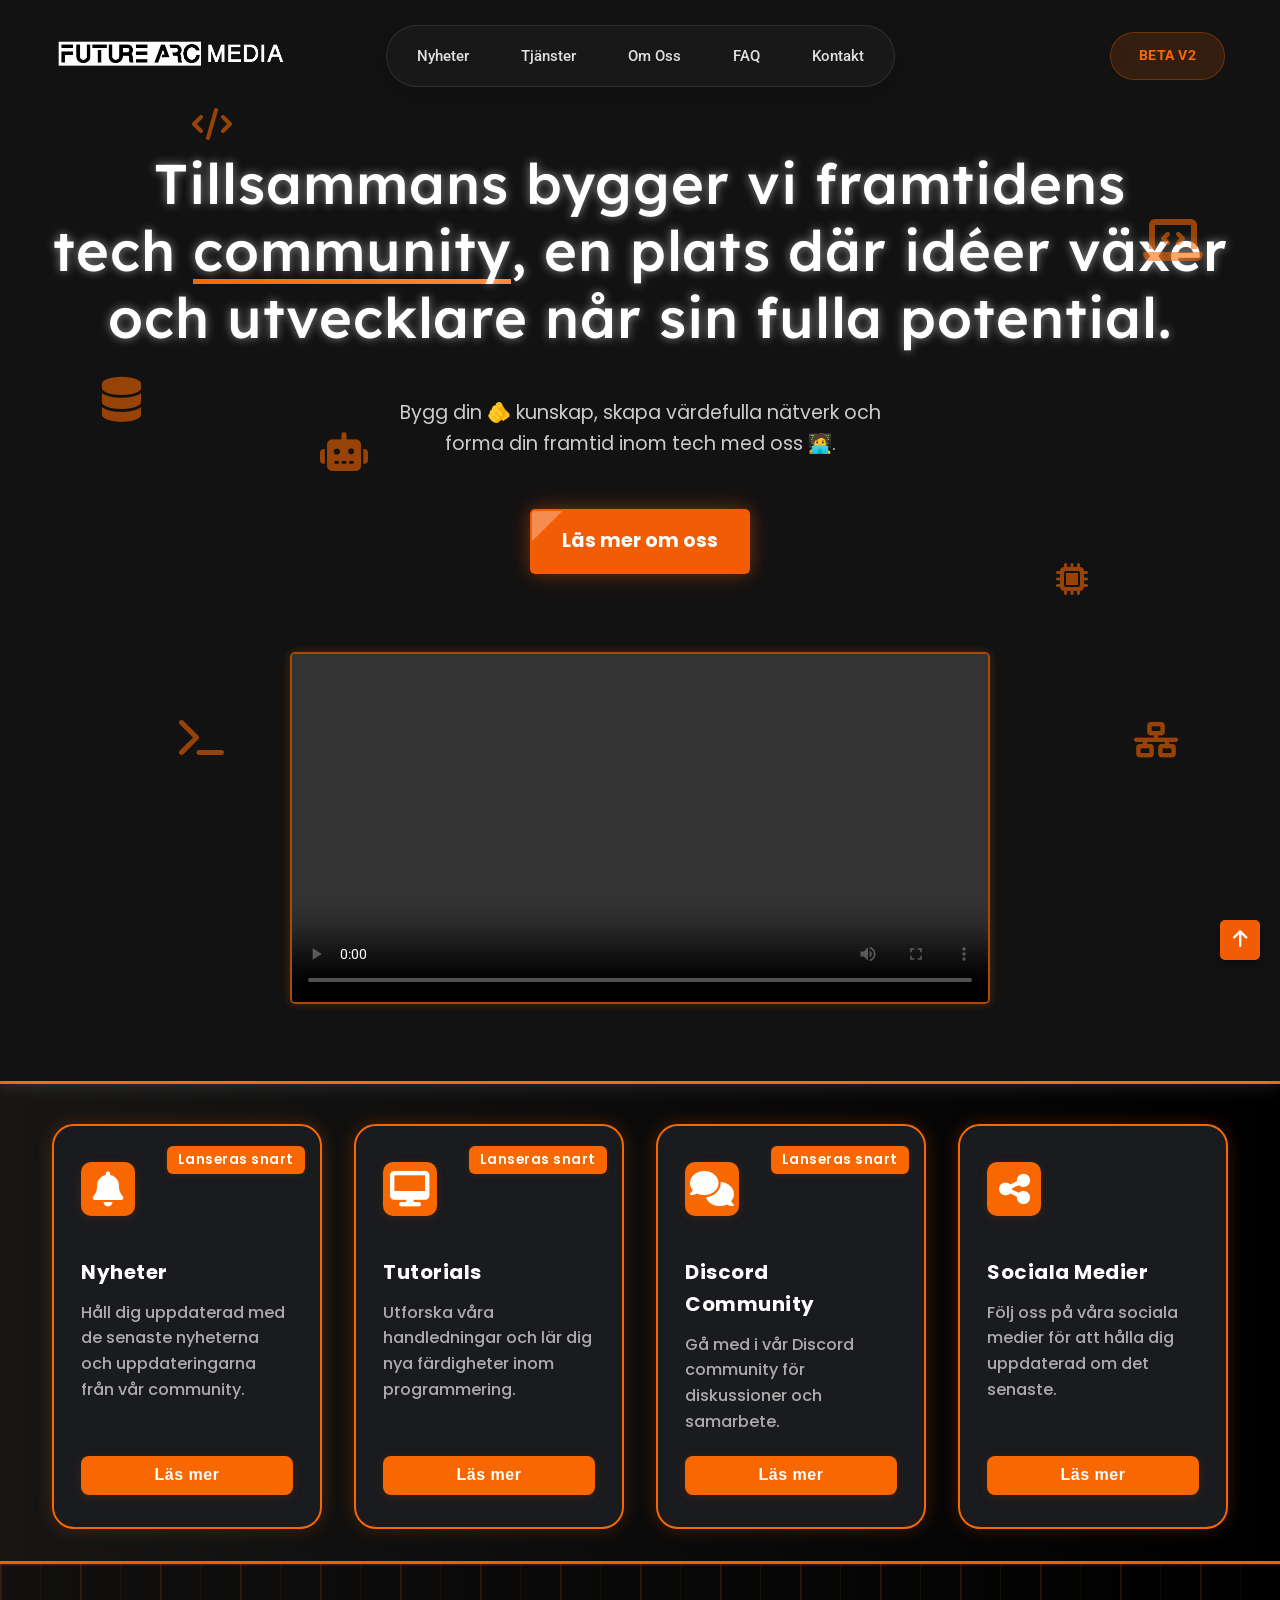
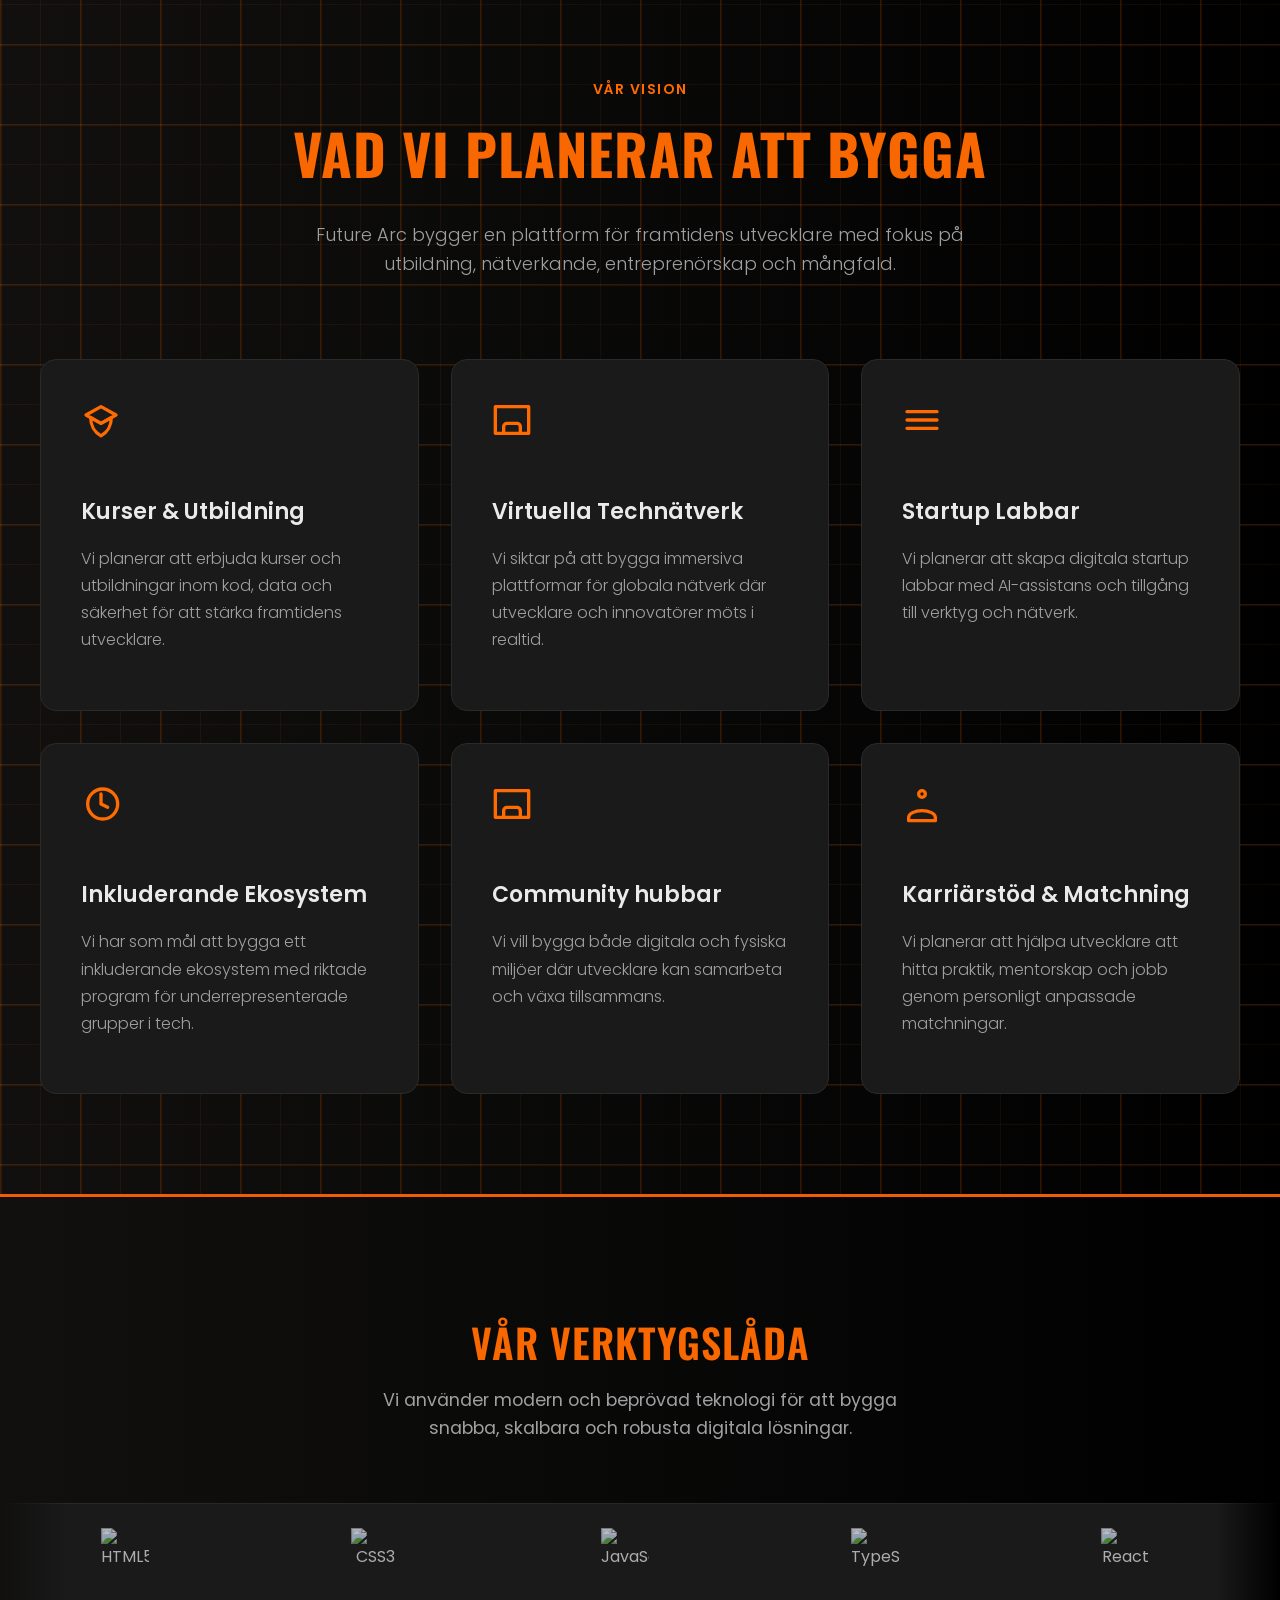
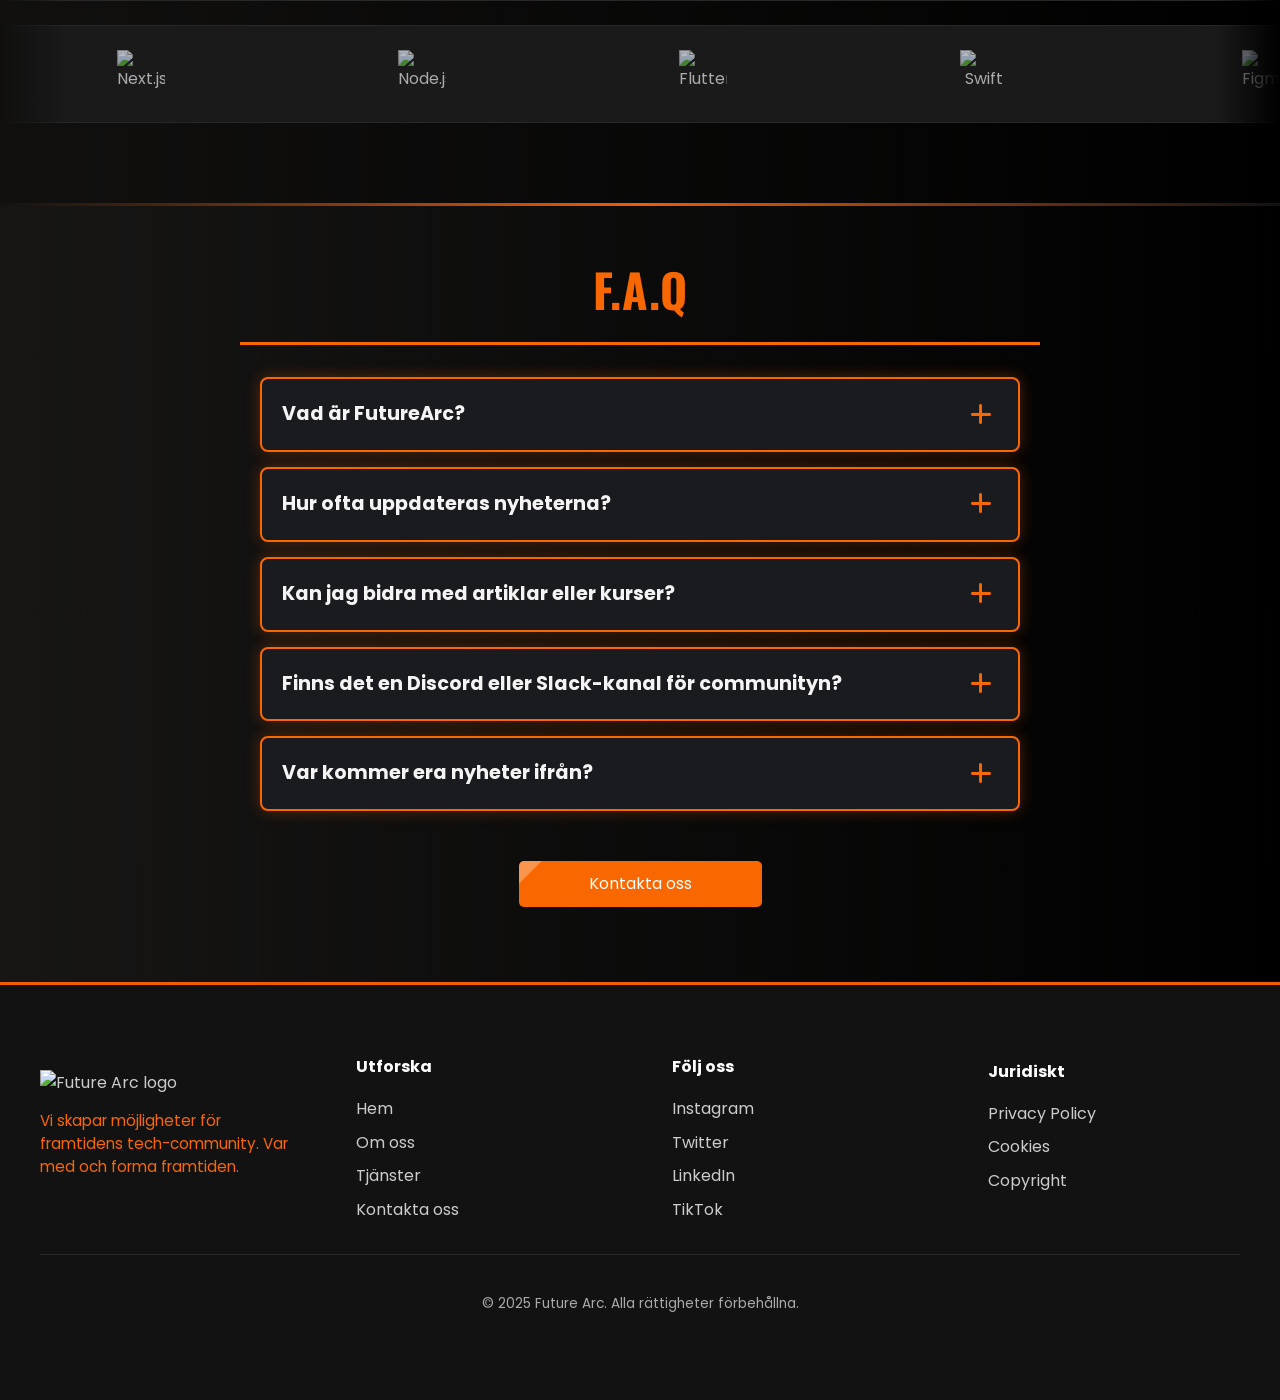
==== commit 5b0a8a62: "Add files via upload" ====
--- a/Futurearcsite.v3-main/index.html
+++ b/Futurearcsite.v3-main/index.html
@@ -3,24 +3,27 @@
 <html lang="sv">
 <head>
     <link rel="stylesheet" href="https://cdnjs.cloudflare.com/ajax/libs/font-awesome/6.5.1/css/all.min.css">
-    <link rel="icon" type="Image/png" href="../assets/Images/favoicon.png" class="favicon">
+    <link rel="icon" type="image/png" href="../assets/images/favoicon.png" class="favicon">
     <meta charset="UTF-8">
     <meta name="viewport" content="width=device-width, initial-scale=1.0">
     <title>FutureArc main</title>
     <link rel="stylesheet" href="assets/css/style.css">
     <script src="assets/js/include.js"></script>
-    <script src="assets/js/navbar.js"></script>
+    <script src="assets/js/mobilemenu.js"></script>
     <script src="assets/js/modal.js"></script>
     <script src="assets/js/faq.js"></script>
     <script src="assets/js/script.js"></script>
 </head>
-<body onload="includeHTML()">
+<body class="homepage" onload="includeHTML()">
     <div include-html="components/header.html"></div>
-    <div class="section-divider-hero"></div>
     <div include-html="components/hero.html"></div>
     <div class="section-divider"></div>
     <div include-html="components/futures.html"></div>
     <div class="section-divider"></div>
+    <div include-html="components/ourprocesses.html"></div>
+    <div class="section-divider"></div>
+    <div include-html="components/techstackmarque.html"></div>
+    <div class="section-divider-hero"></div>
     <div include-html="components/faq.html"></div>
     <div class="section-divider"></div>
     <button onclick="scrollToTop()" class="scroll-to-top">
@@ -51,5 +54,8 @@
     </script>
     <!-- Js för att cta knappen ska scrolla till futures sectionen direkt -->
     <script src="assets/js/script.js"></script>
+
+
+    
 </body>
 </html>
--- a/Futurearcsite.v3-main/assets/css/style.css
+++ b/Futurearcsite.v3-main/assets/css/style.css
@@ -4,11 +4,23 @@
 @import url('https://fonts.googleapis.com/css2?family=Anton&display=swap');
 @import url('https://fonts.googleapis.com/css2?family=Lexend:wght@100..900&display=swap');
 @import url('https://fonts.googleapis.com/css2?family=Roboto:ital,wght@0,100..900;1,100..900&display=swap');
-
 @import url('https://fonts.googleapis.com/css2?family=Iceland&family=Roboto:ital,wght@0,100..900;1,100..900&display=swap');
 
 
-
+.process-component {
+  all: initial; /* Reset för att undvika CSS-konflikter */
+  display: block;
+  position: relative;
+  isolation: isolate; /* Skapar en ny lagerkontext */
+}
+
+/* Återinför dina viktigaste variabler */
+.process-component {
+  --background-color: #121212;
+  --surface-color: #1E1E1E;
+  --primary-accent-color: #FF6B00;
+  /* ... resten av dina variabler ... */
+}
 
 
 * {
@@ -32,188 +44,144 @@
     padding: 0 15px; /* Sidpadding */
 }
 
-/* Header Styles */
-header {
-    background: linear-gradient(90deg, #11100f, #000000); /* Mörk gradient */
-    color: #fff; /* Vit text */
-    padding: 20px 0; /* Vertikal padding för utrymme */
-}
-
-header .container {
+
+
+
+
+/* ===== SLUTGILTIG HEADER-STIL (V.5 - Korrigerad & Balanserad) ===== */
+
+/* GRUNDSTIL (Gäller alla sidor) */
+.floating-header {
+    position: relative;
+    z-index: 100;
+    padding: 15px 0;
+    background-color: #1a1a1a;
+    border-bottom: 1px solid #333;
+}
+
+/* SPECIALSTIL FÖR ENDAST HEMSIDAN */
+.homepage .floating-header {
+    position: absolute;
+    top: 0;
+    left: 0;
+    width: 100%;
+    background-color: transparent;
+    border-bottom: none;
+    padding: 25px 0;
+}
+
+/* --- Gemensamma stilar för layout och element --- */
+.floating-header .container {
     display: flex;
     align-items: center;
     justify-content: space-between;
-    padding: 0 15px;
-    position: relative;
-}
-
-.logo {
-    width: 250px; /* Öka bredden på loggan */
-    height: auto; /* Bibehåll proportionerna */
-    margin-right: 20px; /* Mellanrum till nästa element */
-    margin-bottom: -7px;
-    transition: all 0.5s cubic-bezier(0.4, 0, 0.2, 1);
-    
-}
-
-.logo:hover {
-    transform: scale(1.1);/* Förstorar loggan vid hover */
-    filter: brightness(0.5);
-}
-
-/* Mobil meny */
+    perspective: 1000px;
+}
+
+.floating-header .logo-link {
+    width: 230px;
+    flex-shrink: 0; /* Förhindrar att den krymper */
+    transition: transform 0.4s cubic-bezier(0.2, 0.8, 0.2, 1),
+                filter 0.4s cubic-bezier(0.2, 0.8, 0.2, 1);
+}
+.floating-header .logo { width: 100%; height: auto; }
+.floating-header .logo-link:hover {
+    transform: scale(1.1) rotateX(5deg) rotateY(-5deg);
+    filter: drop-shadow(0 5px 15px rgba(248, 103, 0, 0.4));
+}
+
+/* **KORRIGERING:** Säkerställer att platshållaren har samma bredd som loggan */
+.header-placeholder {
+    width: 230px; /* <-- VIKTIGASTE ÄNDRINGEN */
+    flex-shrink: 0; /* Förhindrar att den krymper */
+    display: flex;
+    justify-content: flex-end;
+    align-items: center;
+}
+
+/* Stil för navigerings-pillen */
+.floating-header .header-nav {
+    background-color: rgba(35, 35, 35, 0.4);
+    backdrop-filter: blur(16px);
+    -webkit-backdrop-filter: blur(16px);
+    border-radius: 50px;
+    border: 1px solid rgba(255, 255, 255, 0.1);
+    box-shadow: 0 8px 32px rgba(0, 0, 0, 0.2);
+    padding: 8px;
+    transition: all 0.4s ease;
+}
+
+.homepage .floating-header .header-nav:hover {
+    transform: translateY(-2px);
+    box-shadow: 0 12px 40px rgba(0, 0, 0, 0.3);
+}
+
+.floating-header .header-nav ul {
+    list-style: none;
+    padding: 0; margin: 0;
+    display: flex;
+    gap: 0.5rem;
+}
+.floating-header .header-nav ul li a {
+    font-family: 'Roboto', 'Open Sans', sans-serif;
+    color: #e0e0e0;
+    text-decoration: none;
+    font-weight: 500;
+    font-size: 0.95rem;
+    padding: 10px 22px;
+    border-radius: 40px;
+    transition: all 0.25s ease;
+    display: block;
+}
+.floating-header .header-nav ul li a:hover {
+    color: #ffffff;
+    background-color: rgba(255, 255, 255, 0.15);
+}
+.floating-header .header-nav ul li a.active {
+    background-color: rgba(255, 255, 255, 0.25);
+    color: #ffffff;
+}
+
+/* Stil för Beta-etiketten */
+.beta-tag {
+    display: none; /* Dold som standard, visas bara på startsidan */
+    padding: 12px 28px;
+    background-color: rgba(248, 103, 0, 0.15);
+    color: #f86700;
+    border: 1px solid rgba(248, 103, 0, 0.3);
+    border-radius: 50px;
+    font-family: 'Roboto', sans-serif;
+    font-weight: 700;
+    font-size: 0.85rem;
+    text-transform: uppercase;
+    letter-spacing: 0.5px;
+    backdrop-filter: blur(10px);
+    -webkit-backdrop-filter: blur(10px);
+}
+.homepage .beta-tag {
+    display: inline-block; /* Visa BARA på startsidan */
+}
+
+
+/* ----- Responsivitet ----- */
+@media (max-width: 992px) {
+    .beta-tag { display: none !important; }
+}
 @media (max-width: 768px) {
-    .logo {
-        width: 200px; /* Minska bredden på loggan i telefonvy */
-    }
-}
-
-
-nav ul {
-    list-style: none; /* Tar bort punktlistan */
-    padding: 0; /* Tar bort padding */
-    margin: 5px 0 0; /* Justerar margin för listan */
-}
-
-nav ul li {
-    display: inline; /* Gör listan horisontell */
-    margin: 0 10px; /* Mellanrum mellan listobjekten */
-}
-
-nav ul li a {
-    font-family: "Iceland", serif;
-    color: #fff; /* Vit färg på länktext */
-    text-decoration: none; /* Tar bort understrykning från länkar */
-    font-weight: bolder; /* Fetter texten */
-    font-size: 1.8rem;
-    position: relative; /* Behållare för pseudo-element */
-    display: inline-block; /* Gör att länken beter sig som en block för att underlätta animation */
-    transition: opacity 0.3s ease; /* Animerar opaciteten */
-}
-
-nav ul li a::after {
-    content: '';
-    position: absolute;
-    left: 0;
-    bottom: -1px; /* Placera linjen under texten */
-    width: 100%; /* Linjen sträcker sig över hela länken */
-    height: 2px; /* Höjd på linjen */
-    background-color: #f25c05; /* Färg på linjen */
-    transform: scaleX(0); /* Börjar med att linjen är osynlig */
-    transform-origin: left; /* Startar animationen från vänster */
-    transition: transform 0.3s ease; /* Animerar linjen */
-}
-
-nav ul li a:hover::after {
-    transform: scaleX(1); /* Linjen visas full bredd */
-    transform-origin: left; /* Gör att linjen "slider ut" till höger */
-}
-
-nav ul li a:hover {
-    color: #f86700;
-}
-
-/* När du hovrar över en länk, sänk opaciteten på de andra länkarna */
-nav ul:hover li a {
-    opacity: 0.3; /* Sänker opaciteten på alla länkar */
-}
-
-nav ul li a:hover {
-    opacity: 1; /* Behåll full opacitet på den länk du hovrar över */
-}
-
-
-/* Specifik stil för nyhetsknappen */
-@keyframes vibrate {
-    0%, 100% { 
-        transform: translate(0) rotate(0); 
-        text-shadow: 0 0 10px rgba(242, 92, 5, 0.8);
-    }
-    10% { 
-        transform: translate(-8px, 8px) rotate(-3deg); 
-        text-shadow: 0 0 20px rgba(242, 92, 5, 0.9);
-    }
-    20% { 
-        transform: translate(8px, -8px) rotate(3deg);
-        text-shadow: 0 0 15px rgba(242, 92, 5, 1);
-    }
-    30% { 
-        transform: translate(-8px, -8px) rotate(-3deg);
-        text-shadow: 0 0 20px rgba(242, 92, 5, 0.9);
-    }
-    40% { 
-        transform: translate(8px, 8px) rotate(3deg);
-        text-shadow: 0 0 25px rgba(242, 92, 5, 1);
-    }
-    50% { 
-        transform: translate(-8px, 0) rotate(-3deg);
-        text-shadow: 0 0 30px rgba(242, 92, 5, 0.8);
-    }
-    60% { 
-        transform: translate(8px, 0) rotate(3deg);
-        text-shadow: 0 0 25px rgba(242, 92, 5, 1);
-    }
-    70% { 
-        transform: translate(-8px, 8px) rotate(-3deg);
-        text-shadow: 0 0 20px rgba(242, 92, 5, 0.9);
-    }
-    80% { 
-        transform: translate(8px, -8px) rotate(3deg);
-        text-shadow: 0 0 15px rgba(242, 92, 5, 1);
-    }
-    90% { 
-        transform: translate(-4px, 4px) rotate(-1deg);
-        text-shadow: 0 0 10px rgba(242, 92, 5, 0.8);
-    }
-}
-
-nav ul li a[href="#"] {
-    position: relative;
-    display: inline-block;
-    transition: all 0.3s ease;
-    cursor: pointer;
-}
-
-nav ul li a[href="#"]:active {
-    animation: vibrate 0.5s ease-in-out;
-    color: #ff3e00;
-    text-shadow: 0 0 15px #ff3e00;
-    transform-origin: center;
-}
-
-
-/* Beta Tag som ska bort vid lanseringen av riktiga sida */
-.beta-tag {
-    position: absolute;
-    top: 20px;
-    right: 20px;
-    background: rgba(248, 103, 0, 0.9);
-    color: white;
-    padding: 8px 15px;
-    border-radius: 15px;
-    font-size: 0.9rem;
-    font-weight: bold;
-    text-transform: uppercase;
-    border: 1px solid rgba(255, 255, 255, 0.2);
-    backdrop-filter: blur(5px);
-}
-
-/* Make it responsive */
-@media (max-width: 768px) {
-    .beta-tag {
-        top: 10px;
-        right: 10px;
-        font-size: 0.8rem;
-        padding: 6px 12px;
-    }
-}
-
-
-
-/* Hero Section */
+    .floating-header .header-nav,
+    .floating-header .header-placeholder {
+        display: none;
+    }
+}
+
+
+
+
+/* Hero Section Styles */
+
 
 .hero {                 /* bakgrunden kan ändras med bara banner.png , vi får bestämma */
-    background: url(../Images/banner.png) no-repeat center center/cover; /* Mörk bakgrund för kontrast */
+    background: url(../images/banner.png) no-repeat center center/cover; /* Mörk bakgrund för kontrast */
     color: #ffffff; /* Vit text för läsbarhet */
     text-align: center; /* Centrerar all text */
     padding: 50px 20px; /* Justerar padding för bättre layout */
@@ -546,71 +514,6 @@
 
 
 
-/* Senaste nyheter / News Section */
-.news {
-    padding: 40px 20px; /* Padding för utrymme */
-    background: linear-gradient(90deg, #171615, #000000); /* Mörk bakgrund */
-    text-align: center; /* Centrerad text */
-}
-
-.news h2 {
-    color: #f86700;
-    font-size: 2.5rem;
-    font-weight: 700;
-    text-transform: uppercase;
-    margin-top: 1rem;  
-    margin-bottom: 4rem;
-}
-
-.articles {
-    display: flex;
-    justify-content: space-around;
-    flex-wrap: wrap;
-    gap: 20px;
-    margin-top: -2rem;  /* Negativt margin för att flytta artiklarna uppåt */
-}
-
-.articles article {
-    background-color: #1a1a1a;
-    border: 1px solid #f86700;
-    padding: 20px;
-    border-radius: 10px;
-    box-shadow: 0 0 15px rgba(248, 103, 0, 0.3);
-    width: 300px;
-    text-align: left;
-    transition: all 0.3s ease;
-}
-
-
-.articles article:hover {
-    border-color: #f86700; /* Orange border vid hover */
-    box-shadow: 0 0 35px rgba(248, 103, 0, 0.5); /* Glödande orange effekt */
-    transform: scale(1.05); /* Ta bort scale effekten */
-}
-
-.articles article h3 {
-    margin: 0 0 10px; /* Avstånd ovanför rubriken */
-    font-size: 1.5rem; /* Större rubriktext */
-    color: #fff;
-}
-
-.articles article p {
-    color: #fff;
-    font-size: 1rem; /* Normal textstorlek */
-    margin-bottom: 10px; /* Mellanrum under texten */
-}
-
-.read-more {
-    color: #fff; /* Orange textfärg för "läs mer" */
-    text-decoration: none; /* Ingen understrykning */
-    font-weight: bold; /* Fet stil */
-}
-
-.read-more:hover {
-    color: #ff8741; /* Understrykning vid hover */
-    transform: scale(1.05);
-}
-
 
 
 /* Social Icons */
@@ -859,108 +762,7 @@
 }
 
 
-/*Footer*/
-.footer .social-icons {
-    display: flex;
-    justify-content: center;
-    gap: 2rem;
-    margin: 2rem 0;
-}
-
-.footer .social-link {
-    display: flex;
-    align-items: center;
-    justify-content: center;
-    width: 60px; /* Justera bredden */
-    height: 60px; /* Justera höjden */
-    background-color: #1a1b1e;
-    border-radius: 12px;
-    transition: all 0.4s cubic-bezier(0.175, 0.885, 0.32, 1.275);
-    text-decoration: none;
-    transform: translateY(0);
-}
-
-.footer .social-link i {
-    color: #f86700;
-    font-size: 34px; /* Justera ikonens storlek */
-    transition: all 0.4s cubic-bezier(0.175, 0.885, 0.32, 1.275);
-}
-
-.footer .social-link:hover {
-    transform: translateY(-8px);
-    background-color: #f86700;
-    box-shadow: 0 5px 15px rgba(248, 103, 0, 0.4);
-}
-
-.footer .social-link:hover i {
-    color: white;
-    transform: scale(1.1);
-}
-
-.footer-content {
-    padding: 2rem;
-    display: flex;
-    flex-direction: column;
-    align-items: center;
-    gap: 2rem;
-}
-
-.footer-links {
-    display: flex;
-    gap: 2rem;
-    flex-wrap: wrap;
-    justify-content: center;
-}
-
-.footer-links a {
-    color: #fff;
-    text-decoration: none;
-    font-size: 1.1rem;
-    transition: color 0.3s ease;
-    position: relative;
-}
-
-.footer-links a:hover {
-    color: #f86700;
-}
-
-.footer-links a::after {
-    content: '';
-    position: absolute;
-    width: 0;
-    height: 2px;
-    bottom: -4px;
-    left: 0;
-    background-color: #f86700;
-    transition: width 0.3s ease;
-}
-
-.footer-links a:hover::after {
-    width: 100%;
-}
-
-footer {
-    background: linear-gradient(90deg, #171615, #000000); /* Mörk bakgrund */
-    color: #fff; /* Vit text */
-    text-align: center; /* Centrerad text */
-    padding: 5px 0; /* Padding för utrymme */
-    margin-top: 0; /* Utrymme ovanför footer */
-}
-
-footer p {
-    margin: 5px 0; /* Små marginaler för text */
-}
-
-footer a {
-    color: #f25c05; /* Orange länkar */
-    text-decoration: none; /* Ingen understrykning */
-}
-
-.social-icons {
-    display: flex;
-    justify-content: center;
-    margin-top: 10px;
-}
+
 
 
 
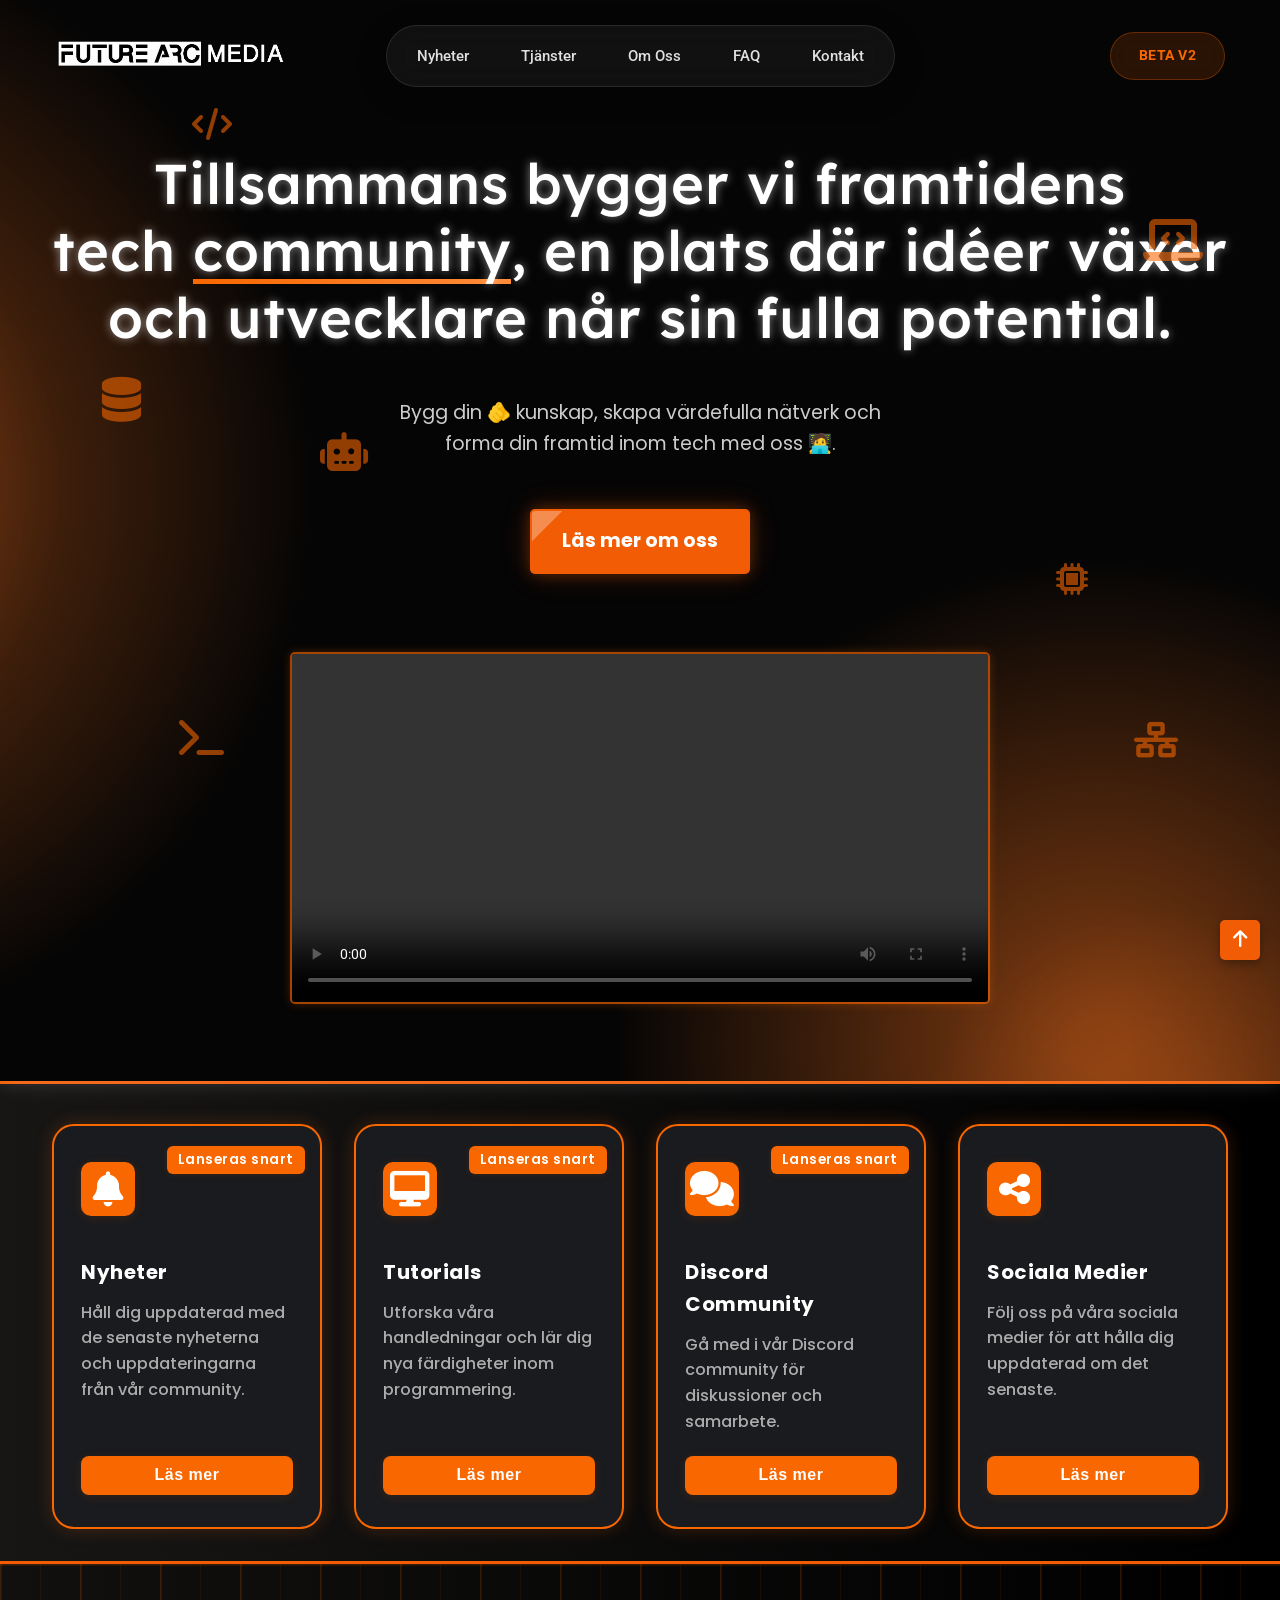
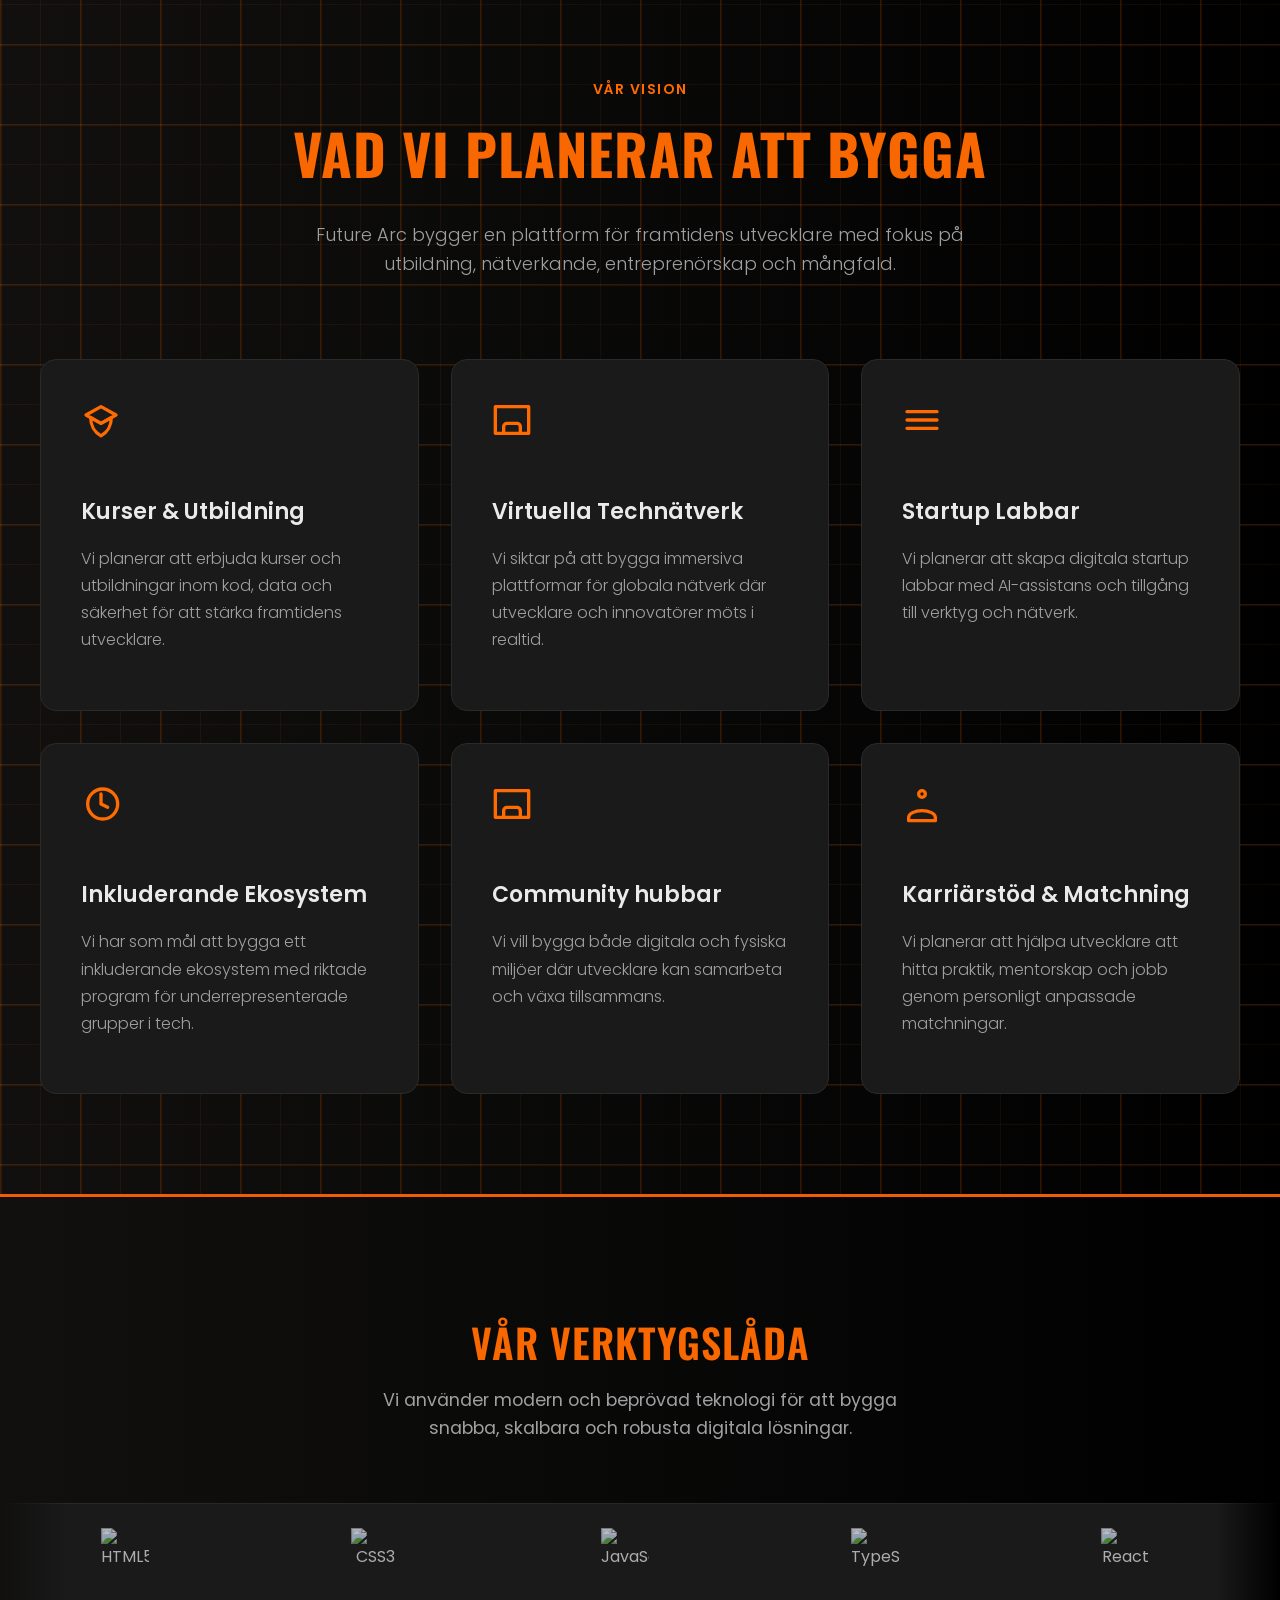
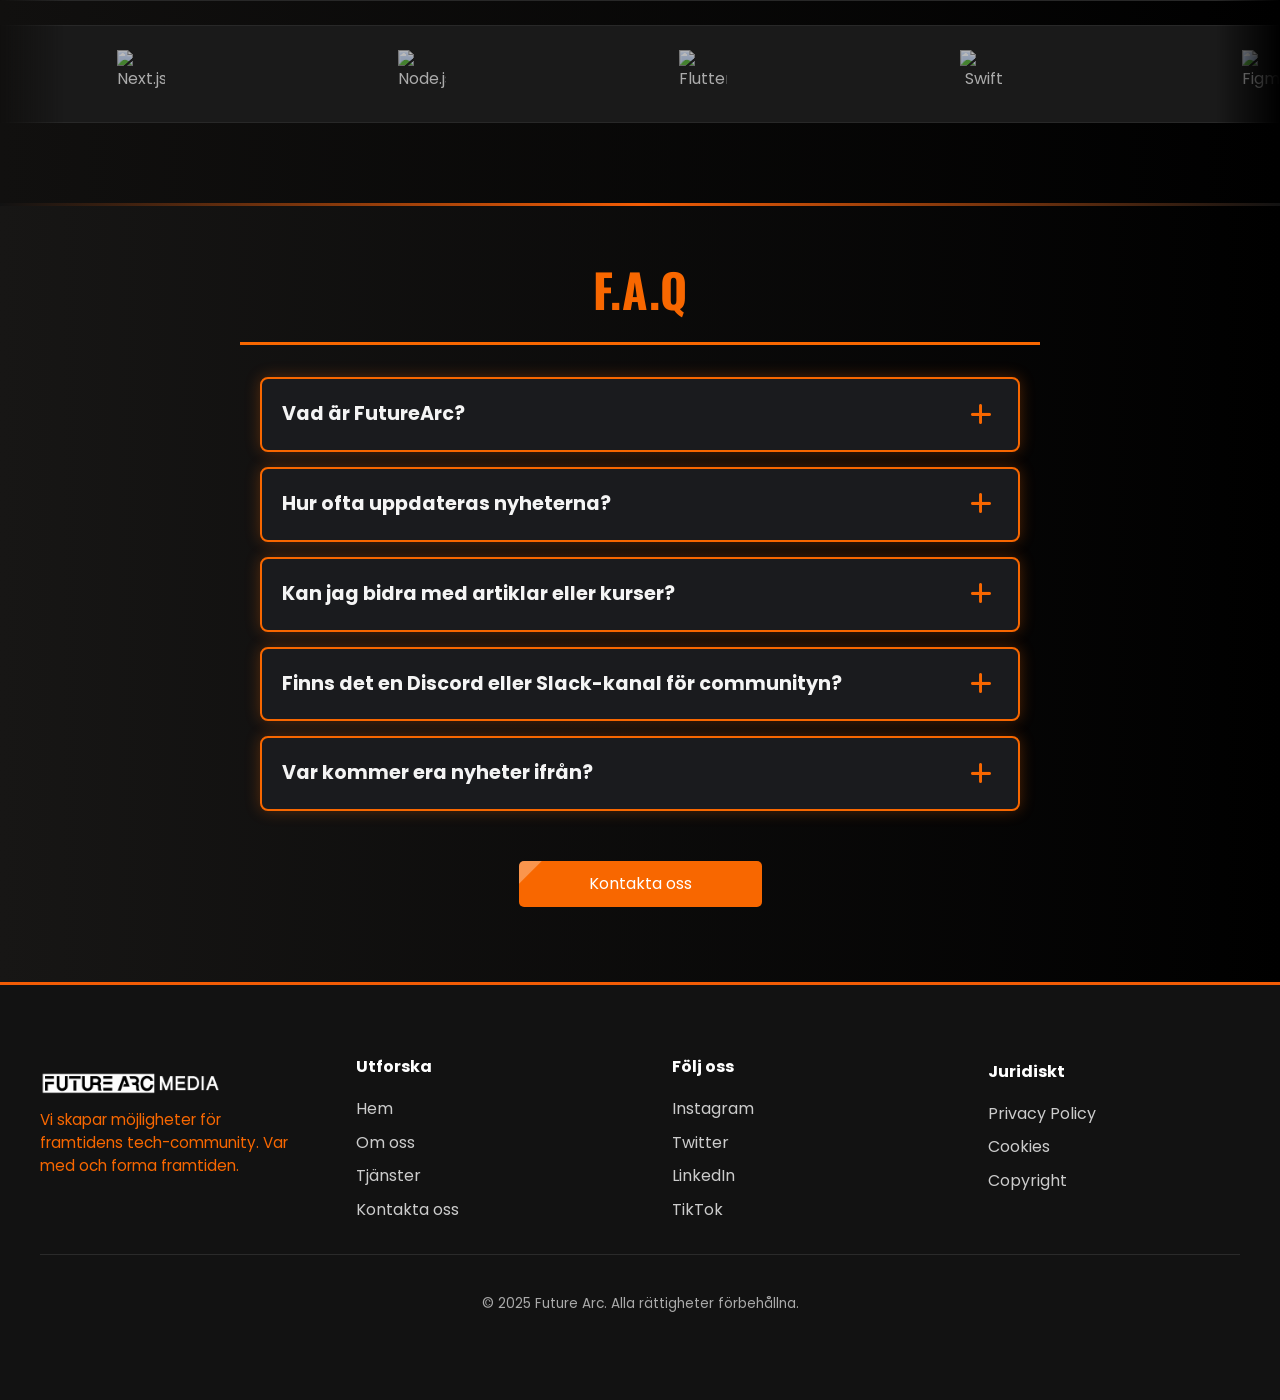
==== commit 2b40312b: "Update index.html" ====
--- a/Futurearcsite.v3-main/index.html
+++ b/Futurearcsite.v3-main/index.html
@@ -3,7 +3,7 @@
 <html lang="sv">
 <head>
     <link rel="stylesheet" href="https://cdnjs.cloudflare.com/ajax/libs/font-awesome/6.5.1/css/all.min.css">
-    <link rel="icon" type="image/png" href="../assets/images/favoicon.png" class="favicon">
+    <link rel="icon" type="image/png" href="../assets/Images/favoicon.png" class="favicon">
     <meta charset="UTF-8">
     <meta name="viewport" content="width=device-width, initial-scale=1.0">
     <title>FutureArc main</title>
--- a/Futurearcsite.v3-main/assets/css/style.css
+++ b/Futurearcsite.v3-main/assets/css/style.css
@@ -181,7 +181,7 @@
 
 
 .hero {                 /* bakgrunden kan ändras med bara banner.png , vi får bestämma */
-    background: url(../images/banner.png) no-repeat center center/cover; /* Mörk bakgrund för kontrast */
+    background: url(../Images/banner.png) no-repeat center center/cover; /* Mörk bakgrund för kontrast */
     color: #ffffff; /* Vit text för läsbarhet */
     text-align: center; /* Centrerar all text */
     padding: 50px 20px; /* Justerar padding för bättre layout */
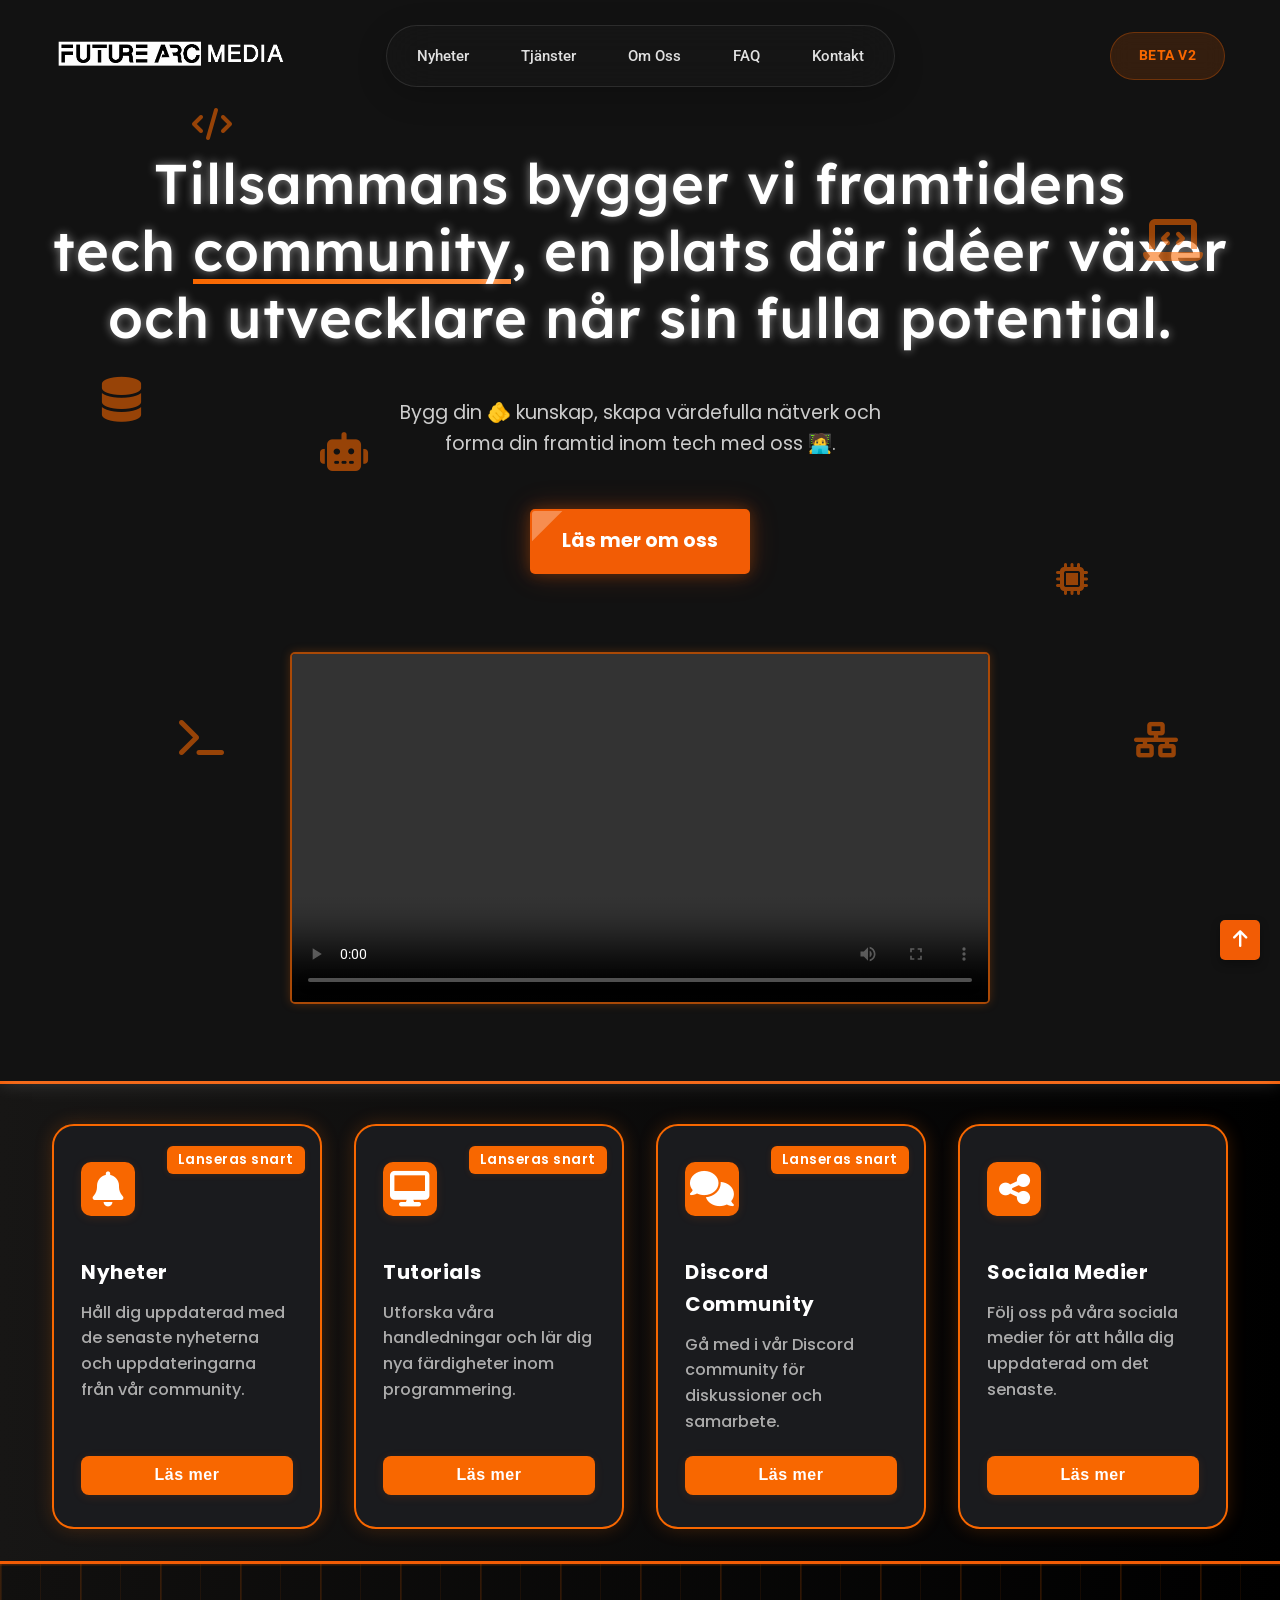
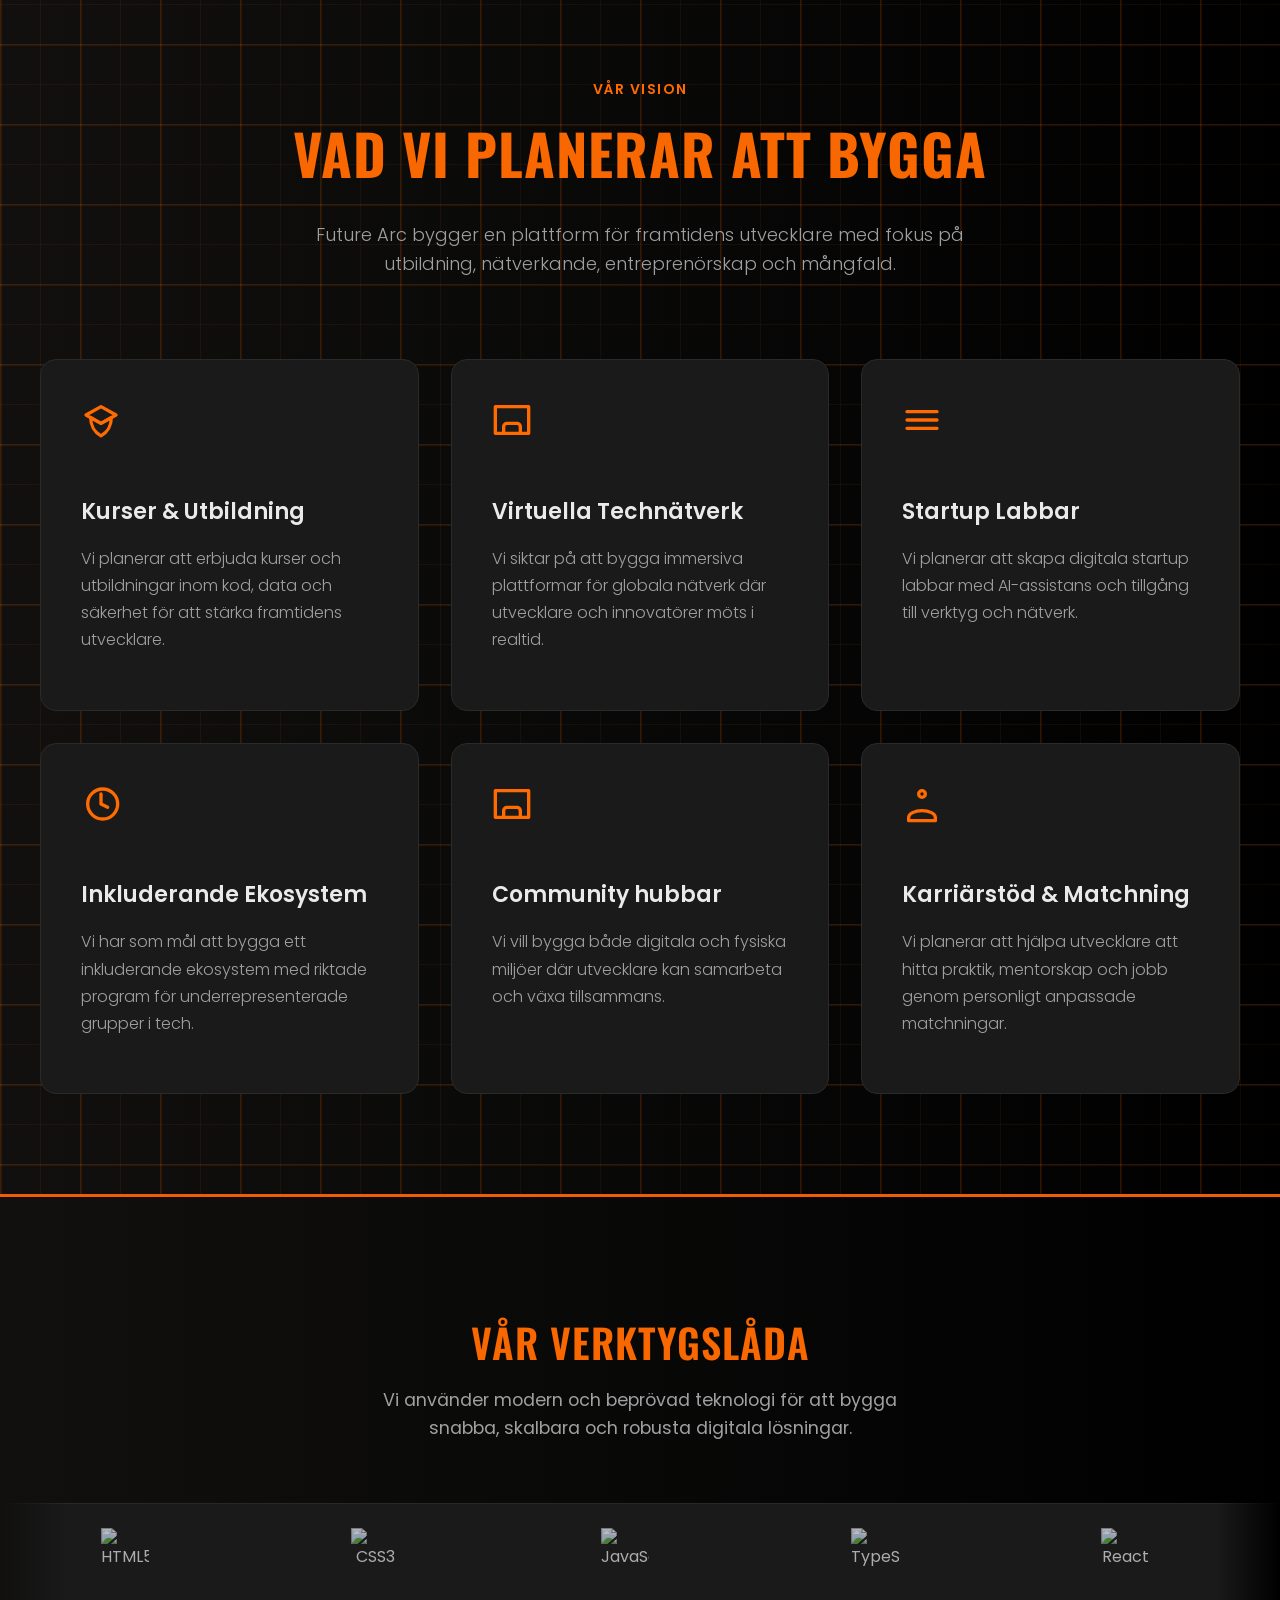
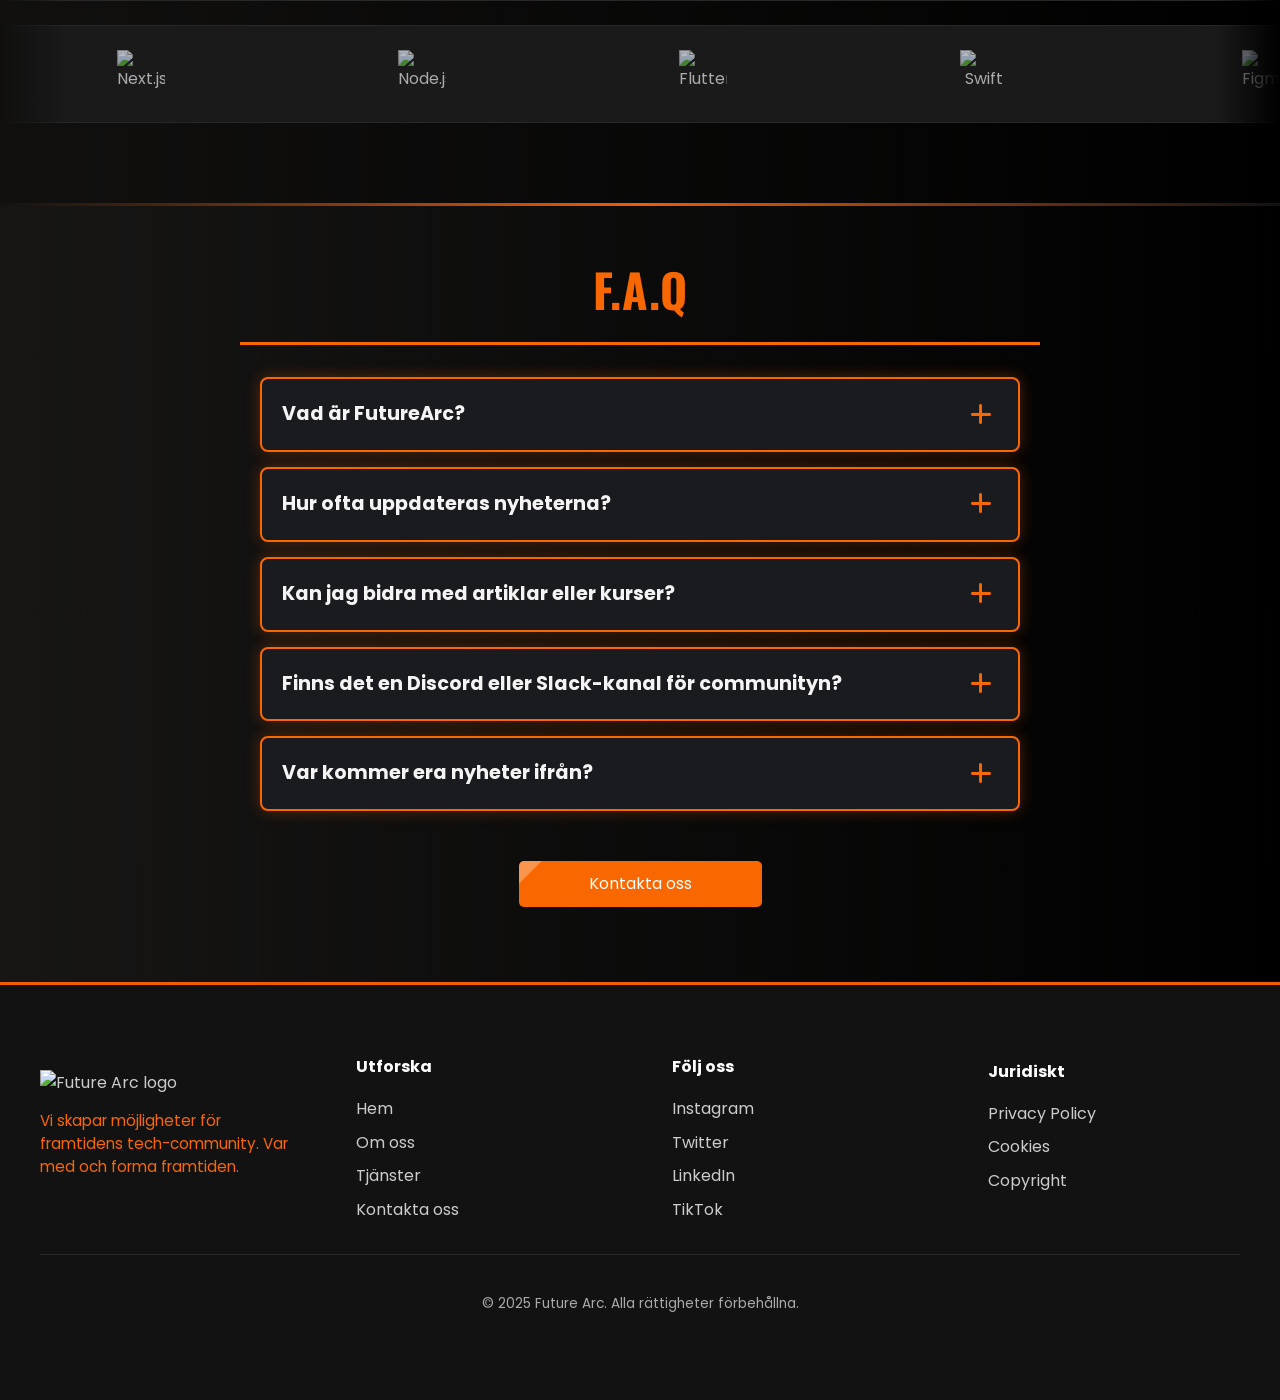
==== commit 20b53145: "Add files via upload" ====
--- a/Futurearcsite.v3-main/index.html
+++ b/Futurearcsite.v3-main/index.html
@@ -3,7 +3,7 @@
 <html lang="sv">
 <head>
     <link rel="stylesheet" href="https://cdnjs.cloudflare.com/ajax/libs/font-awesome/6.5.1/css/all.min.css">
-    <link rel="icon" type="image/png" href="../assets/Images/favoicon.png" class="favicon">
+    <link rel="icon" type="image/png" href="../assets/images/favoicon.png" class="favicon">
     <meta charset="UTF-8">
     <meta name="viewport" content="width=device-width, initial-scale=1.0">
     <title>FutureArc main</title>
@@ -32,30 +32,27 @@
     </button>
     <div include-html="components/footer.html"></div>
     <script>
-// JavaScript för att hantera visning och dölja knappen
-window.onscroll = function() {
-    var scrollPosition = document.documentElement.scrollTop || document.body.scrollTop;
-    var windowHeight = window.innerHeight;
-    var fullHeight = document.body.scrollHeight;
-    
-    var button = document.querySelector('.scroll-to-top');
-    
-    // Visa knappen endast när användaren är nära botten av sidan
-    if (fullHeight - (scrollPosition + windowHeight) <= 1000) {
-        button.style.bottom = '20px'; // Flyttar upp knappen så den är synlig
-    } else {
-        button.style.bottom = '-60px'; // Gömmer knappen
-    }
-};
+        // JavaScript för att hantera visning och dölja knappen
+        window.onscroll = function() {
+            var scrollPosition = document.documentElement.scrollTop || document.body.scrollTop;
+            var windowHeight = window.innerHeight;
+            var fullHeight = document.body.scrollHeight;
+            
+            var button = document.querySelector('.scroll-to-top');
+            
+            // Visa knappen endast när användaren är nära botten av sidan
+            if (fullHeight - (scrollPosition + windowHeight) <= 1000) {
+                button.style.bottom = '20px';
+            } else {
+                button.style.bottom = '-60px';
+            }
+        };
 
-function scrollToTop() {
-    window.scrollTo({ top: 0, behavior: 'smooth' });
-}
+        function scrollToTop() {
+            window.scrollTo({ top: 0, behavior: 'smooth' });
+        }
     </script>
-    <!-- Js för att cta knappen ska scrolla till futures sectionen direkt -->
     <script src="assets/js/script.js"></script>
 
-
-    
-</body>
-</html>
+    </body>
+</html>
--- a/Futurearcsite.v3-main/assets/css/style.css
+++ b/Futurearcsite.v3-main/assets/css/style.css
@@ -6,6 +6,10 @@
 @import url('https://fonts.googleapis.com/css2?family=Roboto:ital,wght@0,100..900;1,100..900&display=swap');
 @import url('https://fonts.googleapis.com/css2?family=Iceland&family=Roboto:ital,wght@0,100..900;1,100..900&display=swap');
 
+
+html {
+    scroll-behavior: smooth;
+}
 
 .process-component {
   all: initial; /* Reset för att undvika CSS-konflikter */
@@ -99,11 +103,15 @@
     align-items: center;
 }
 
-/* Stil för navigerings-pillen */
+/* Stil för navigerings-pillen (Med mer blur) */
 .floating-header .header-nav {
-    background-color: rgba(35, 35, 35, 0.4);
-    backdrop-filter: blur(16px);
-    -webkit-backdrop-filter: blur(16px);
+    /* Justerad bakgrundsfärg för starkare glas-effekt */
+    background-color: rgba(35, 35, 35, 0.25); 
+    
+    /* Ökat blur-värde för mer oskärpa */
+    backdrop-filter: blur(24px);
+    -webkit-backdrop-filter: blur(24px);
+
     border-radius: 50px;
     border: 1px solid rgba(255, 255, 255, 0.1);
     box-shadow: 0 8px 32px rgba(0, 0, 0, 0.2);
@@ -181,7 +189,7 @@
 
 
 .hero {                 /* bakgrunden kan ändras med bara banner.png , vi får bestämma */
-    background: url(../Images/banner.png) no-repeat center center/cover; /* Mörk bakgrund för kontrast */
+    background: url(../images/banner.png) no-repeat center center/cover; /* Mörk bakgrund för kontrast */
     color: #ffffff; /* Vit text för läsbarhet */
     text-align: center; /* Centrerar all text */
     padding: 50px 20px; /* Justerar padding för bättre layout */
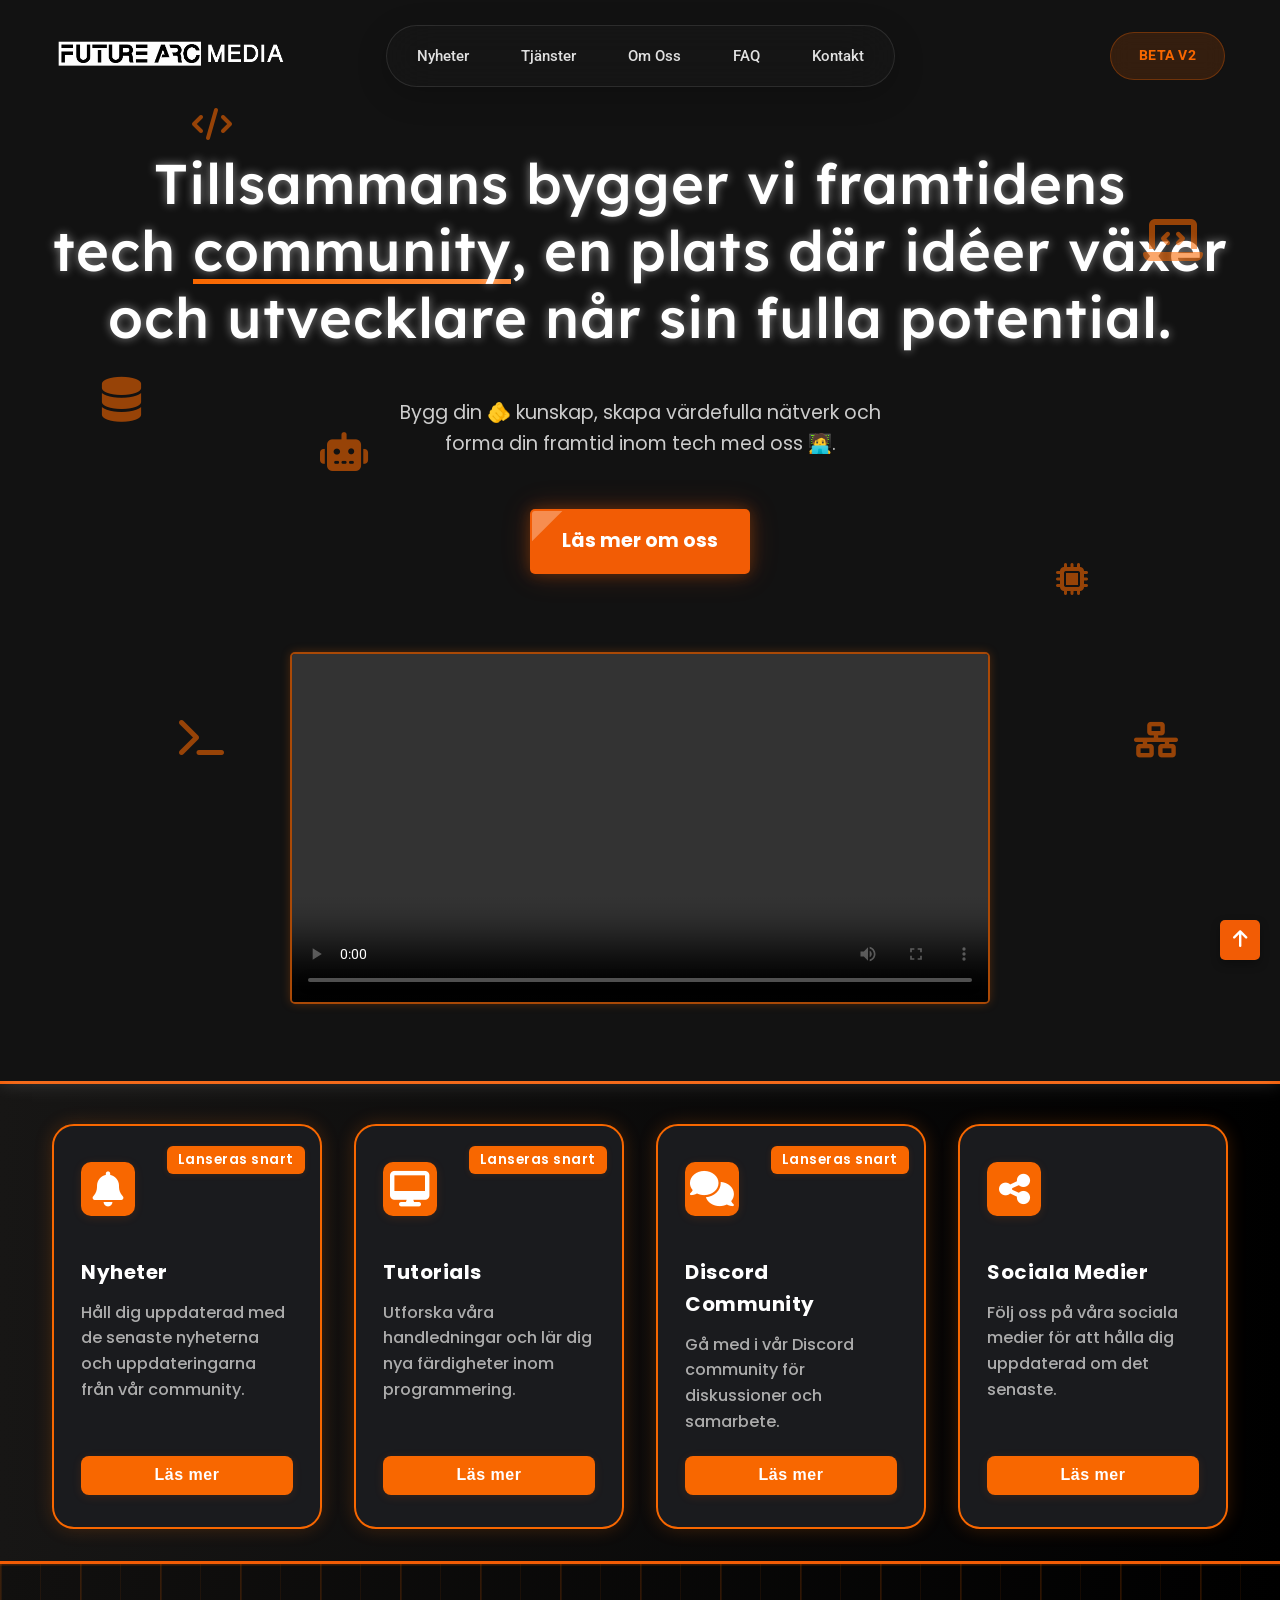
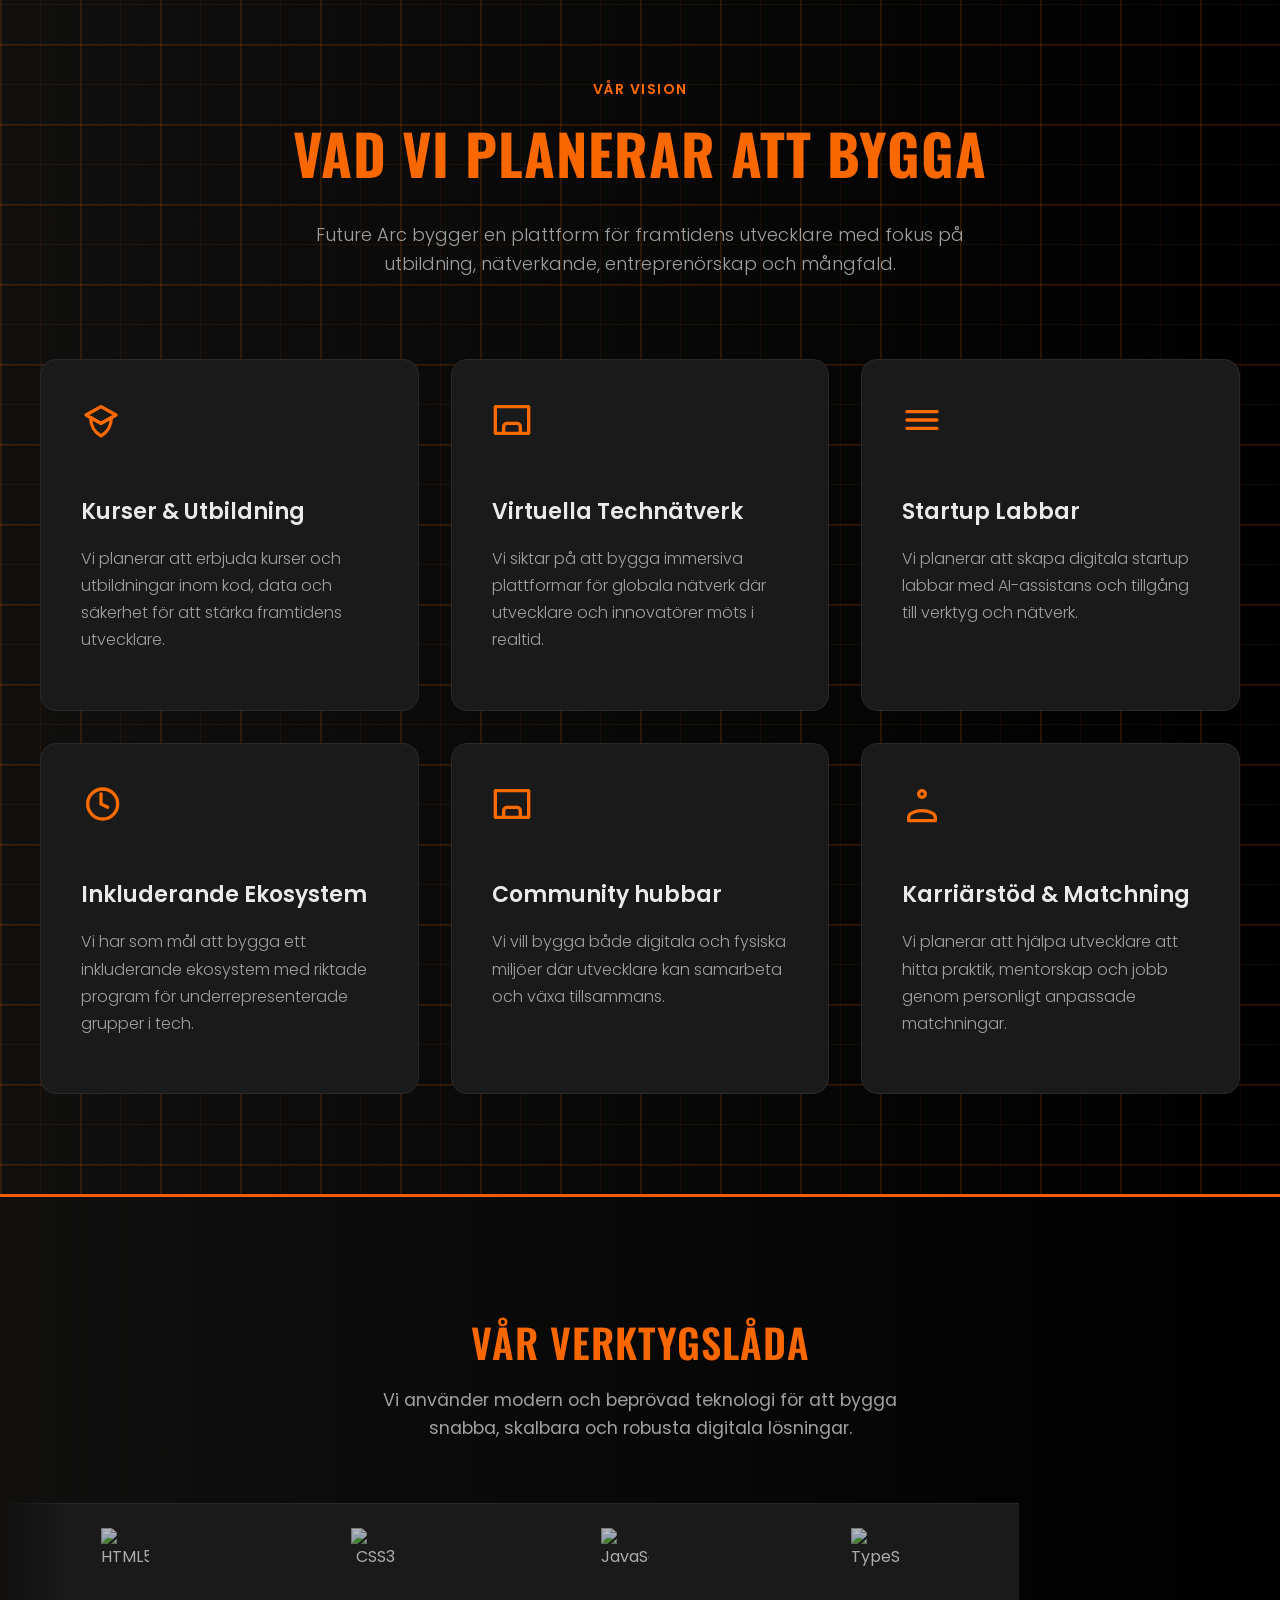
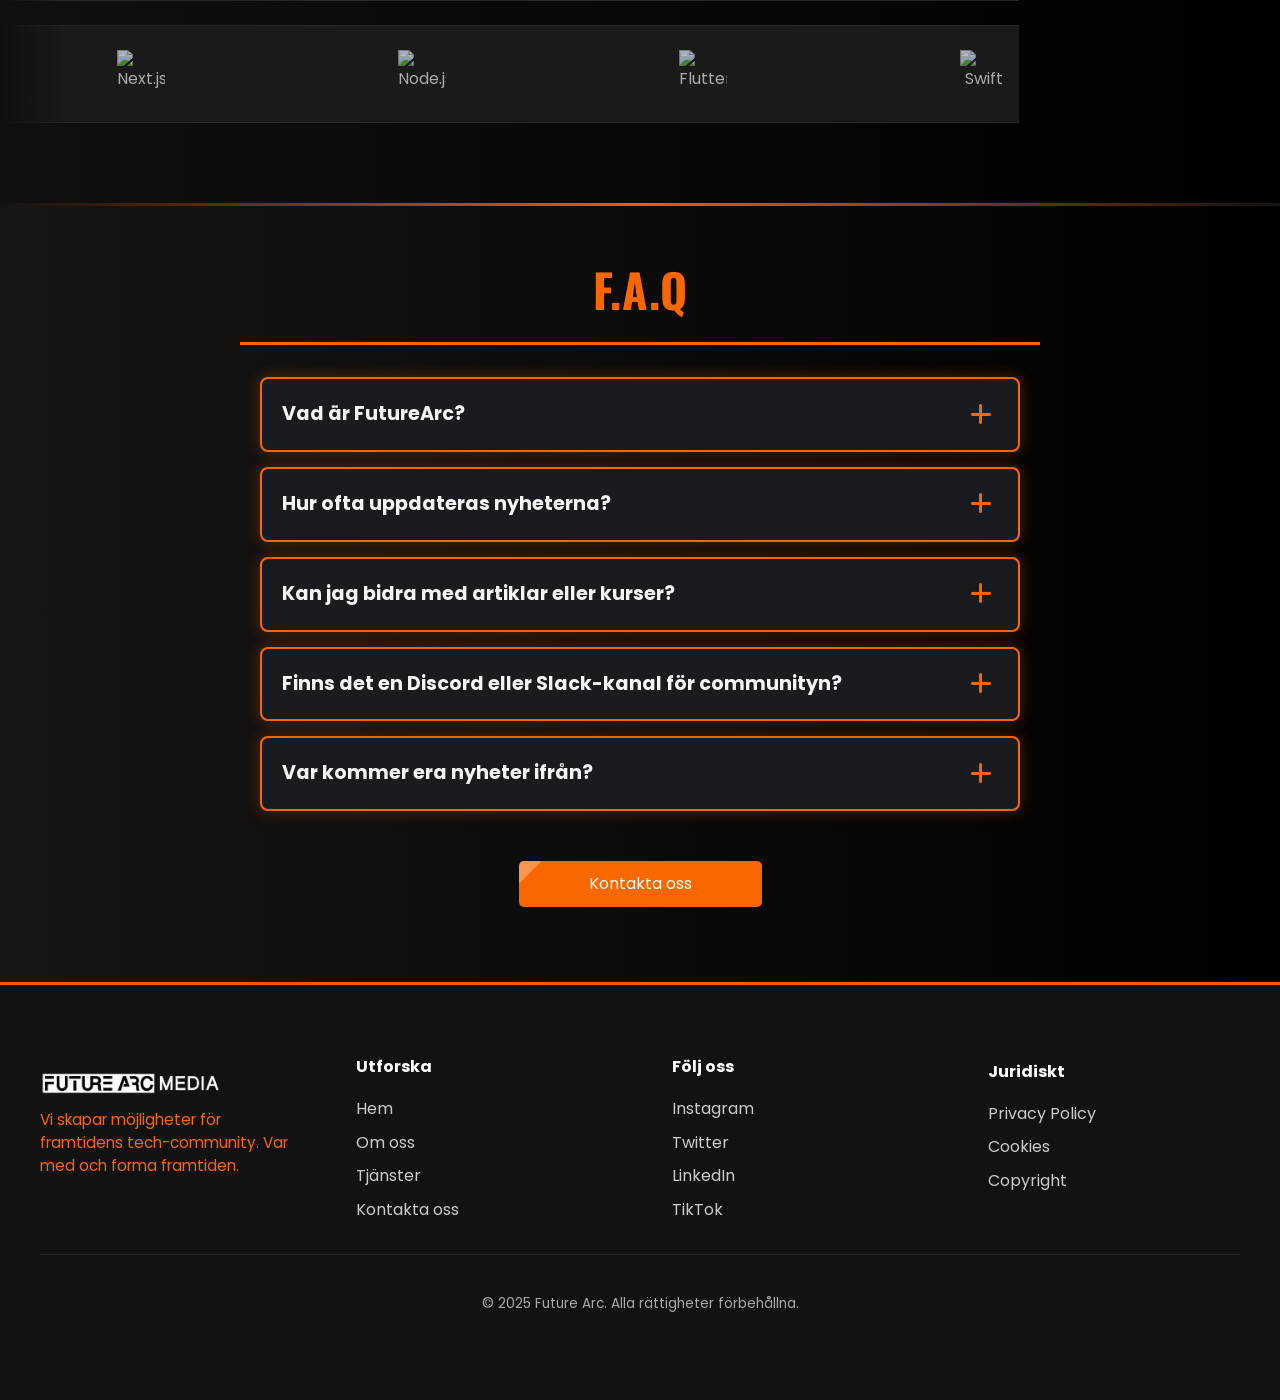
==== commit 21f77caf: "Update index.html" ====
--- a/Futurearcsite.v3-main/index.html
+++ b/Futurearcsite.v3-main/index.html
@@ -3,7 +3,7 @@
 <html lang="sv">
 <head>
     <link rel="stylesheet" href="https://cdnjs.cloudflare.com/ajax/libs/font-awesome/6.5.1/css/all.min.css">
-    <link rel="icon" type="image/png" href="../assets/images/favoicon.png" class="favicon">
+    <link rel="icon" type="image/png" href="../assets/Images/favoicon.png" class="favicon">
     <meta charset="UTF-8">
     <meta name="viewport" content="width=device-width, initial-scale=1.0">
     <title>FutureArc main</title>
@@ -55,4 +55,4 @@
     <script src="assets/js/script.js"></script>
 
     </body>
-</html>+</html>
